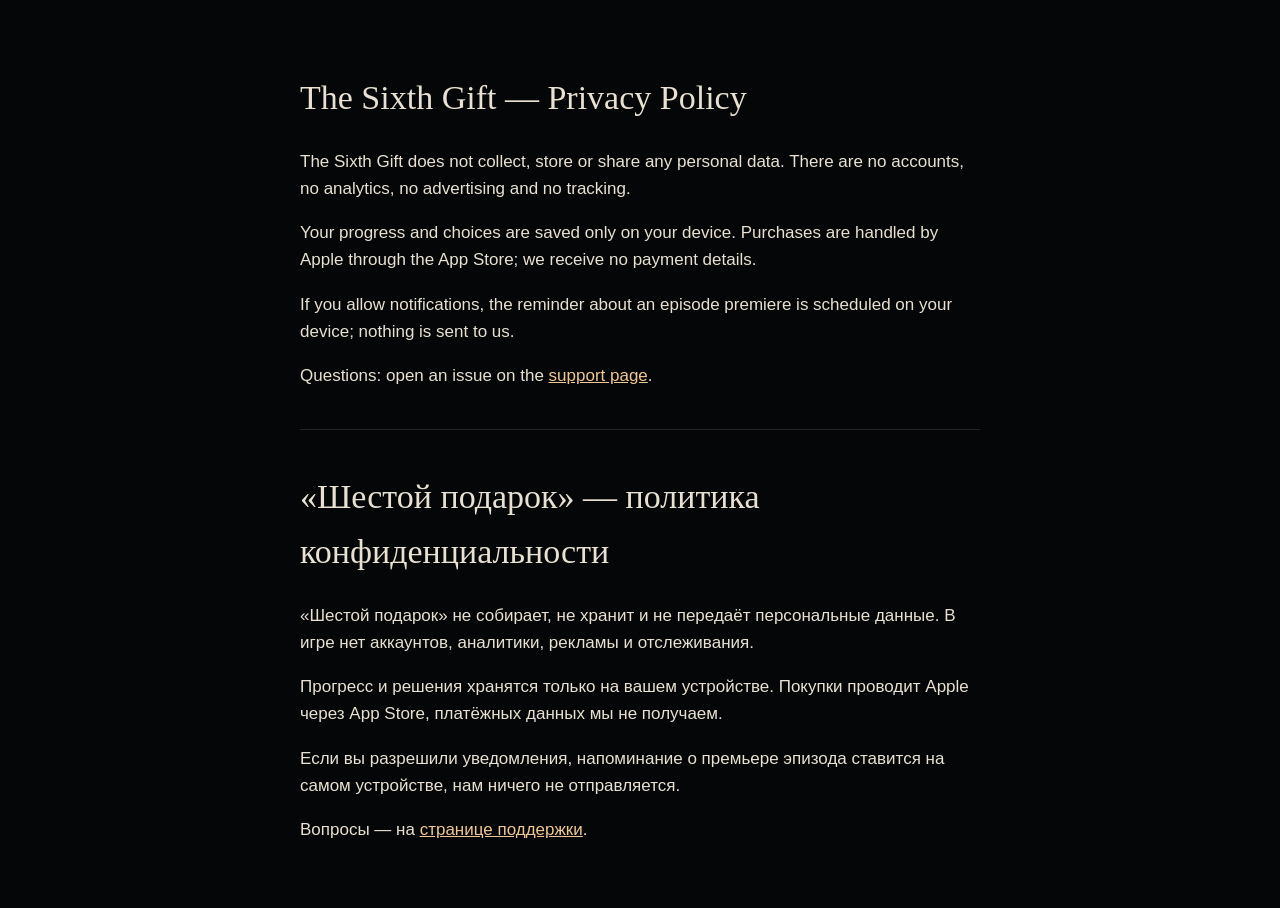
==== privacy.html @ 26faf343 "Шестой подарок: OpenSpec add-sixth-gift, ядро, сценарий, приложение, шейдеры, fastlane Co-Authored-B" ====
<!doctype html><html lang="en"><head><meta charset="utf-8"><meta name="viewport" content="width=device-width,initial-scale=1">
<title>The Sixth Gift — Privacy</title><style>body{background:#050607;color:#e8e1d3;font:17px/1.6 -apple-system,Helvetica,Arial,sans-serif;max-width:680px;margin:0 auto;padding:48px 20px}
h1,h2{font-family:Georgia,serif;font-weight:500}a{color:#efc792}hr{border:0;border-top:1px solid #222;margin:40px 0}</style></head><body>
<h1>The Sixth Gift — Privacy Policy</h1>
<p>The Sixth Gift does not collect, store or share any personal data. There are no accounts, no analytics, no advertising and no tracking.</p>
<p>Your progress and choices are saved only on your device. Purchases are handled by Apple through the App Store; we receive no payment details.</p>
<p>If you allow notifications, the reminder about an episode premiere is scheduled on your device; nothing is sent to us.</p>
<p>Questions: open an issue on the <a href="./">support page</a>.</p>
<hr>
<h1>«Шестой подарок» — политика конфиденциальности</h1>
<p>«Шестой подарок» не собирает, не хранит и не передаёт персональные данные. В игре нет аккаунтов, аналитики, рекламы и отслеживания.</p>
<p>Прогресс и решения хранятся только на вашем устройстве. Покупки проводит Apple через App Store, платёжных данных мы не получаем.</p>
<p>Если вы разрешили уведомления, напоминание о премьере эпизода ставится на самом устройстве, нам ничего не отправляется.</p>
<p>Вопросы — на <a href="./">странице поддержки</a>.</p>
</body></html>
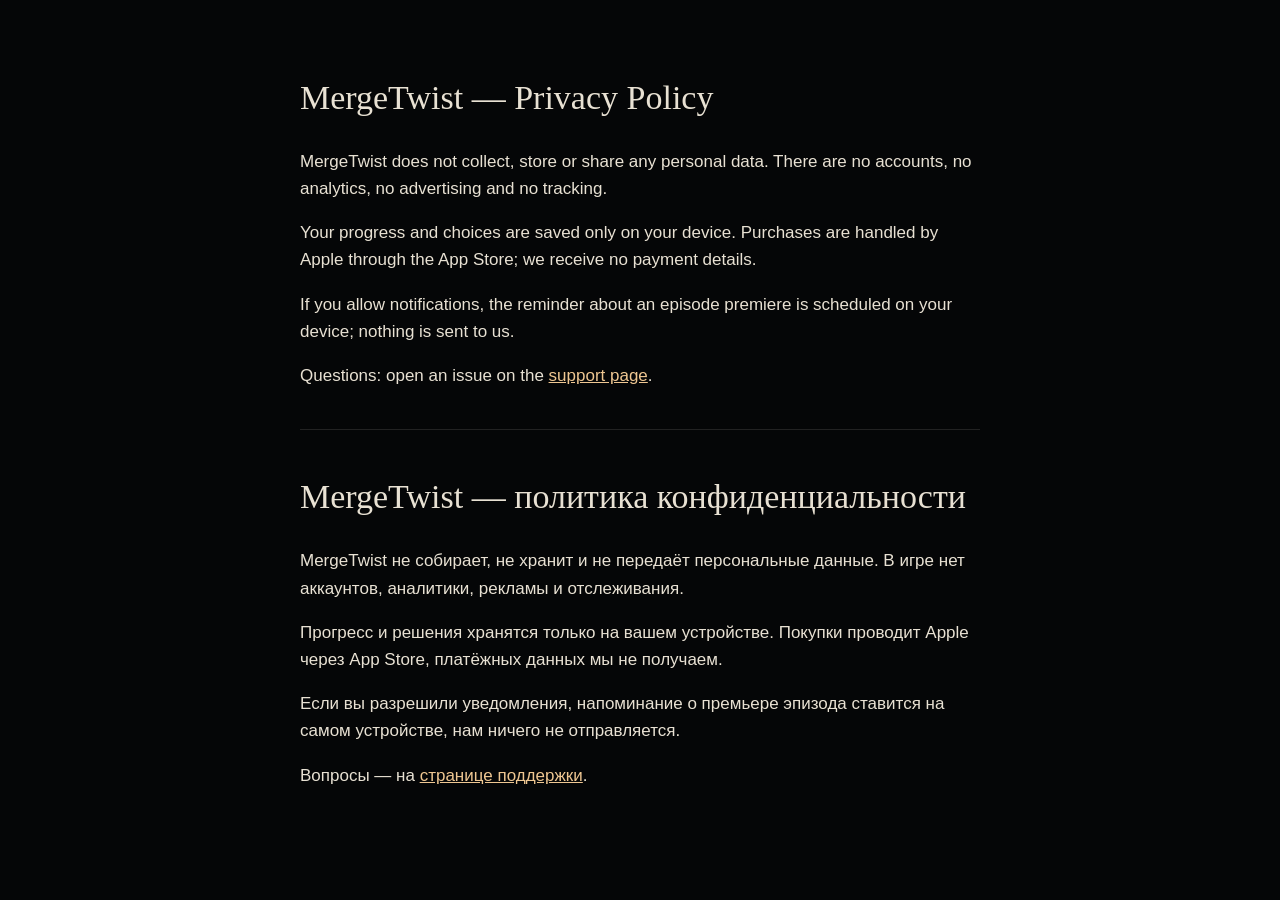
==== commit 9480d5a5: "Группа GitLab mergetwist: match, адреса сайта поддержки и политики, Pages для сайта, имя MergeTwist " ====
--- a/privacy.html
+++ b/privacy.html
@@ -1,14 +1,14 @@
 <!doctype html><html lang="en"><head><meta charset="utf-8"><meta name="viewport" content="width=device-width,initial-scale=1">
-<title>The Sixth Gift — Privacy</title><style>body{background:#050607;color:#e8e1d3;font:17px/1.6 -apple-system,Helvetica,Arial,sans-serif;max-width:680px;margin:0 auto;padding:48px 20px}
+<title>MergeTwist — Privacy</title><style>body{background:#050607;color:#e8e1d3;font:17px/1.6 -apple-system,Helvetica,Arial,sans-serif;max-width:680px;margin:0 auto;padding:48px 20px}
 h1,h2{font-family:Georgia,serif;font-weight:500}a{color:#efc792}hr{border:0;border-top:1px solid #222;margin:40px 0}</style></head><body>
-<h1>The Sixth Gift — Privacy Policy</h1>
-<p>The Sixth Gift does not collect, store or share any personal data. There are no accounts, no analytics, no advertising and no tracking.</p>
+<h1>MergeTwist — Privacy Policy</h1>
+<p>MergeTwist does not collect, store or share any personal data. There are no accounts, no analytics, no advertising and no tracking.</p>
 <p>Your progress and choices are saved only on your device. Purchases are handled by Apple through the App Store; we receive no payment details.</p>
 <p>If you allow notifications, the reminder about an episode premiere is scheduled on your device; nothing is sent to us.</p>
 <p>Questions: open an issue on the <a href="./">support page</a>.</p>
 <hr>
-<h1>«Шестой подарок» — политика конфиденциальности</h1>
-<p>«Шестой подарок» не собирает, не хранит и не передаёт персональные данные. В игре нет аккаунтов, аналитики, рекламы и отслеживания.</p>
+<h1>MergeTwist — политика конфиденциальности</h1>
+<p>MergeTwist не собирает, не хранит и не передаёт персональные данные. В игре нет аккаунтов, аналитики, рекламы и отслеживания.</p>
 <p>Прогресс и решения хранятся только на вашем устройстве. Покупки проводит Apple через App Store, платёжных данных мы не получаем.</p>
 <p>Если вы разрешили уведомления, напоминание о премьере эпизода ставится на самом устройстве, нам ничего не отправляется.</p>
 <p>Вопросы — на <a href="./">странице поддержки</a>.</p>
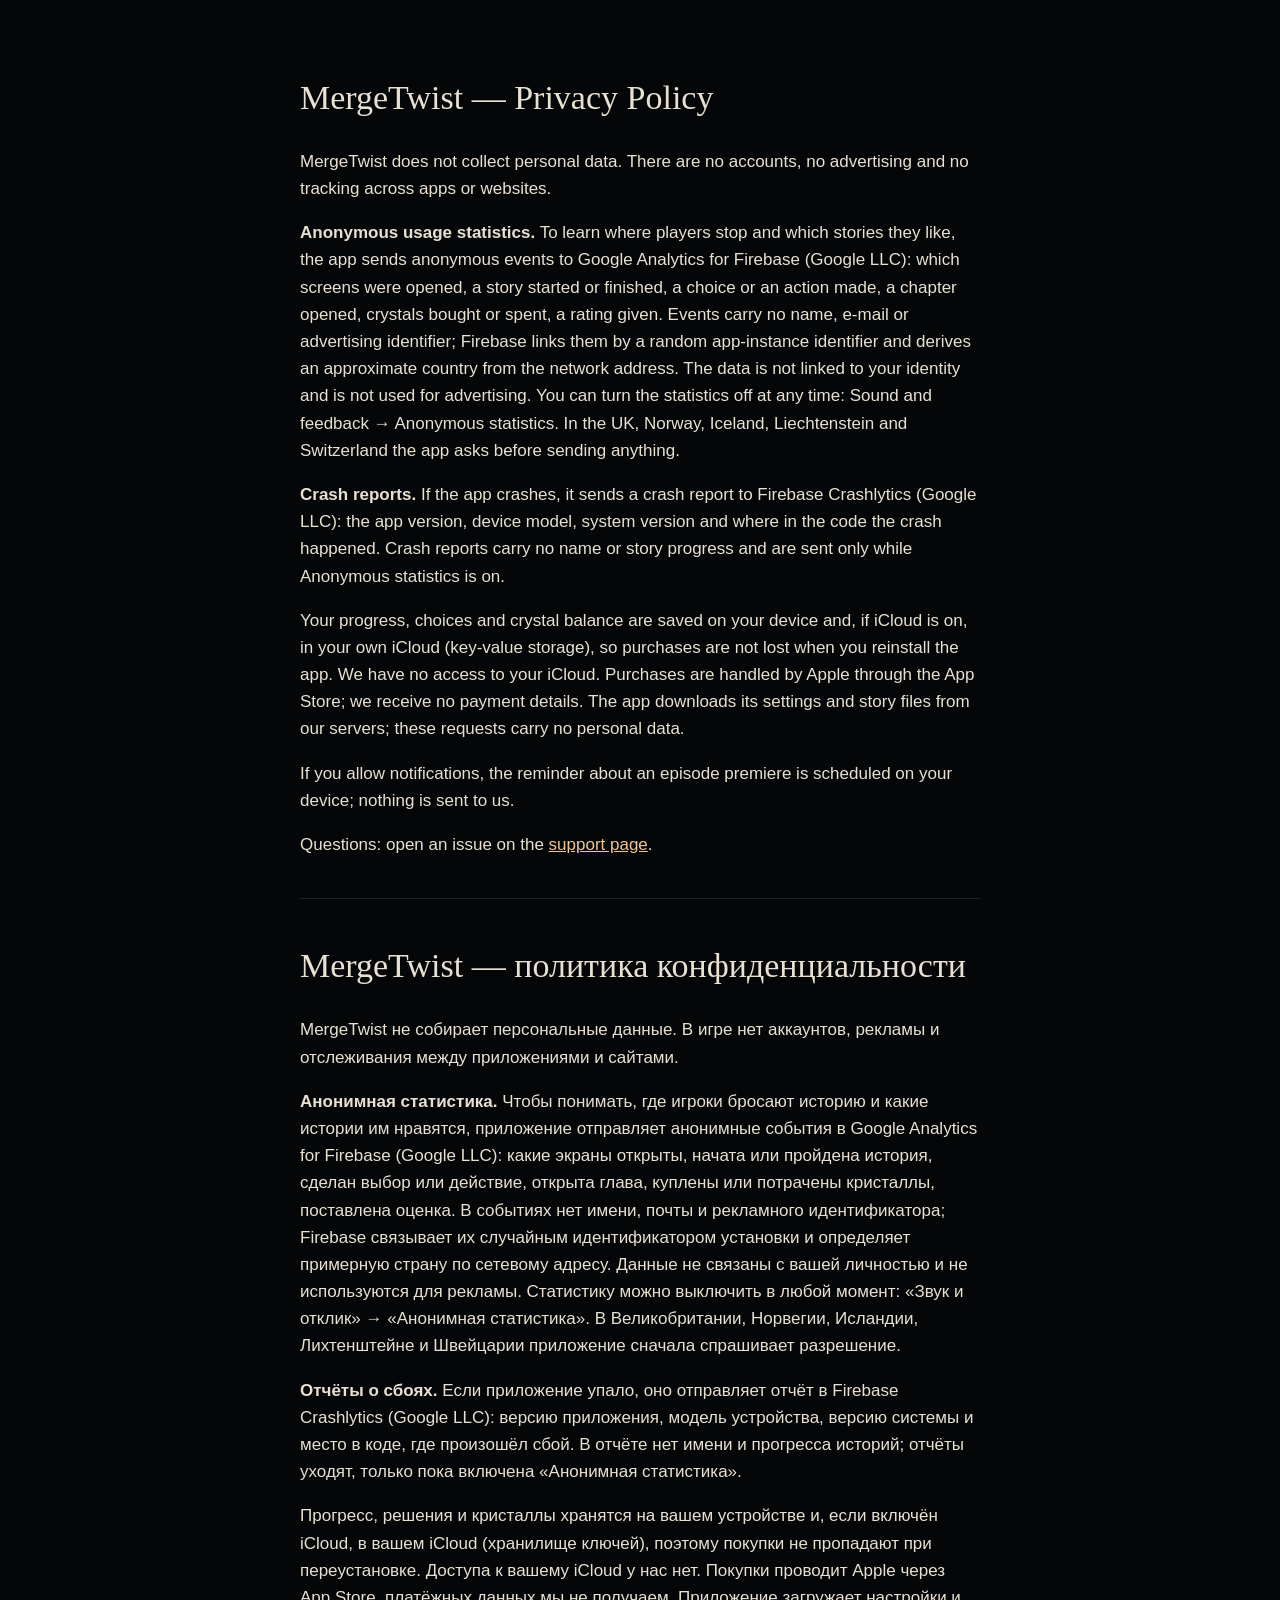
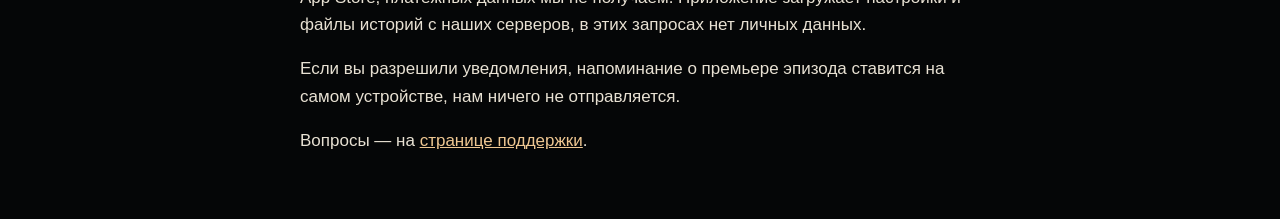
==== commit 72027ddc: "Конфиг модели C (config.json) и политика: Crashlytics, iCloud, кристаллы Co-Authored-By: Claude Opus" ====
--- a/privacy.html
+++ b/privacy.html
@@ -2,14 +2,18 @@
 <title>MergeTwist — Privacy</title><style>body{background:#050607;color:#e8e1d3;font:17px/1.6 -apple-system,Helvetica,Arial,sans-serif;max-width:680px;margin:0 auto;padding:48px 20px}
 h1,h2{font-family:Georgia,serif;font-weight:500}a{color:#efc792}hr{border:0;border-top:1px solid #222;margin:40px 0}</style></head><body>
 <h1>MergeTwist — Privacy Policy</h1>
-<p>MergeTwist does not collect, store or share any personal data. There are no accounts, no analytics, no advertising and no tracking.</p>
-<p>Your progress and choices are saved only on your device. Purchases are handled by Apple through the App Store; we receive no payment details.</p>
+<p>MergeTwist does not collect personal data. There are no accounts, no advertising and no tracking across apps or websites.</p>
+<p><b>Anonymous usage statistics.</b> To learn where players stop and which stories they like, the app sends anonymous events to Google Analytics for Firebase (Google LLC): which screens were opened, a story started or finished, a choice or an action made, a chapter opened, crystals bought or spent, a rating given. Events carry no name, e-mail or advertising identifier; Firebase links them by a random app-instance identifier and derives an approximate country from the network address. The data is not linked to your identity and is not used for advertising. You can turn the statistics off at any time: Sound and feedback → Anonymous statistics. In the UK, Norway, Iceland, Liechtenstein and Switzerland the app asks before sending anything.</p>
+<p><b>Crash reports.</b> If the app crashes, it sends a crash report to Firebase Crashlytics (Google LLC): the app version, device model, system version and where in the code the crash happened. Crash reports carry no name or story progress and are sent only while Anonymous statistics is on.</p>
+<p>Your progress, choices and crystal balance are saved on your device and, if iCloud is on, in your own iCloud (key-value storage), so purchases are not lost when you reinstall the app. We have no access to your iCloud. Purchases are handled by Apple through the App Store; we receive no payment details. The app downloads its settings and story files from our servers; these requests carry no personal data.</p>
 <p>If you allow notifications, the reminder about an episode premiere is scheduled on your device; nothing is sent to us.</p>
 <p>Questions: open an issue on the <a href="./">support page</a>.</p>
 <hr>
 <h1>MergeTwist — политика конфиденциальности</h1>
-<p>MergeTwist не собирает, не хранит и не передаёт персональные данные. В игре нет аккаунтов, аналитики, рекламы и отслеживания.</p>
-<p>Прогресс и решения хранятся только на вашем устройстве. Покупки проводит Apple через App Store, платёжных данных мы не получаем.</p>
+<p>MergeTwist не собирает персональные данные. В игре нет аккаунтов, рекламы и отслеживания между приложениями и сайтами.</p>
+<p><b>Анонимная статистика.</b> Чтобы понимать, где игроки бросают историю и какие истории им нравятся, приложение отправляет анонимные события в Google Analytics for Firebase (Google LLC): какие экраны открыты, начата или пройдена история, сделан выбор или действие, открыта глава, куплены или потрачены кристаллы, поставлена оценка. В событиях нет имени, почты и рекламного идентификатора; Firebase связывает их случайным идентификатором установки и определяет примерную страну по сетевому адресу. Данные не связаны с вашей личностью и не используются для рекламы. Статистику можно выключить в любой момент: «Звук и отклик» → «Анонимная статистика». В Великобритании, Норвегии, Исландии, Лихтенштейне и Швейцарии приложение сначала спрашивает разрешение.</p>
+<p><b>Отчёты о сбоях.</b> Если приложение упало, оно отправляет отчёт в Firebase Crashlytics (Google LLC): версию приложения, модель устройства, версию системы и место в коде, где произошёл сбой. В отчёте нет имени и прогресса историй; отчёты уходят, только пока включена «Анонимная статистика».</p>
+<p>Прогресс, решения и кристаллы хранятся на вашем устройстве и, если включён iCloud, в вашем iCloud (хранилище ключей), поэтому покупки не пропадают при переустановке. Доступа к вашему iCloud у нас нет. Покупки проводит Apple через App Store, платёжных данных мы не получаем. Приложение загружает настройки и файлы историй с наших серверов, в этих запросах нет личных данных.</p>
 <p>Если вы разрешили уведомления, напоминание о премьере эпизода ставится на самом устройстве, нам ничего не отправляется.</p>
 <p>Вопросы — на <a href="./">странице поддержки</a>.</p>
 </body></html>
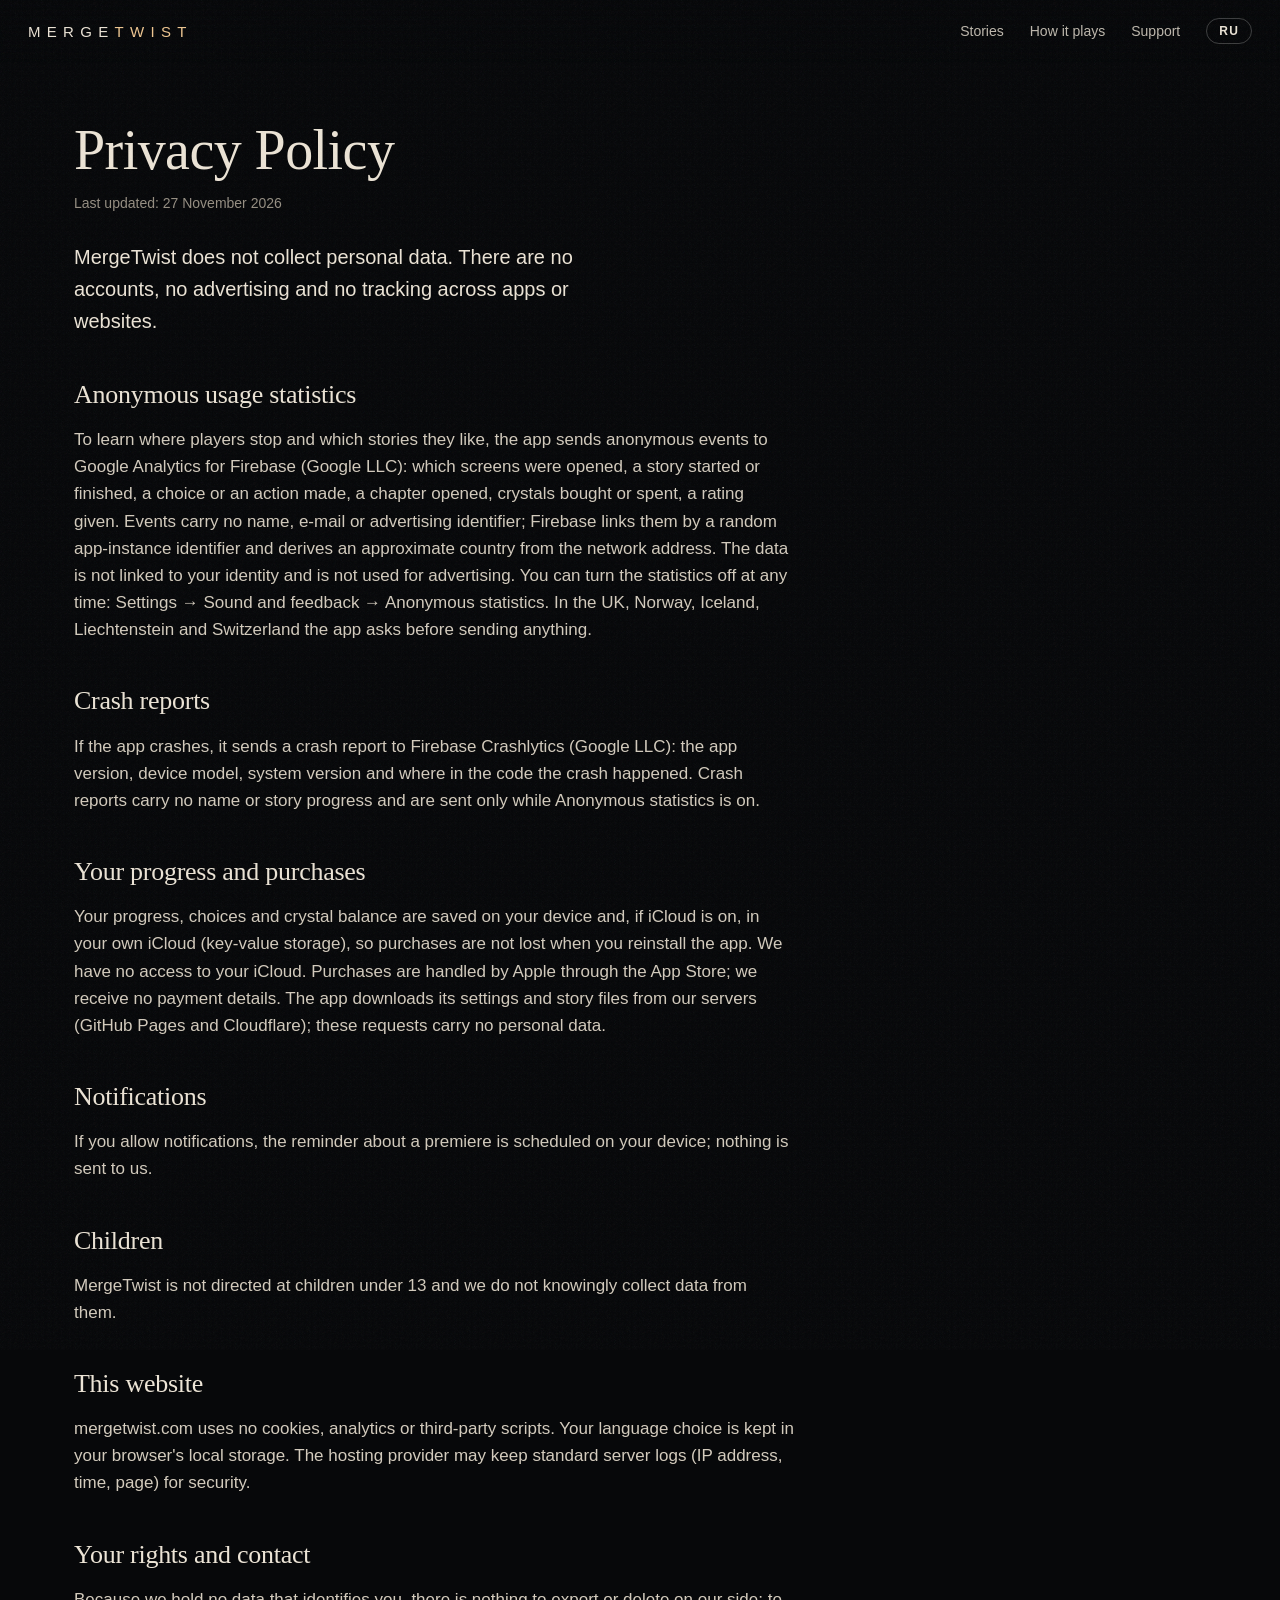
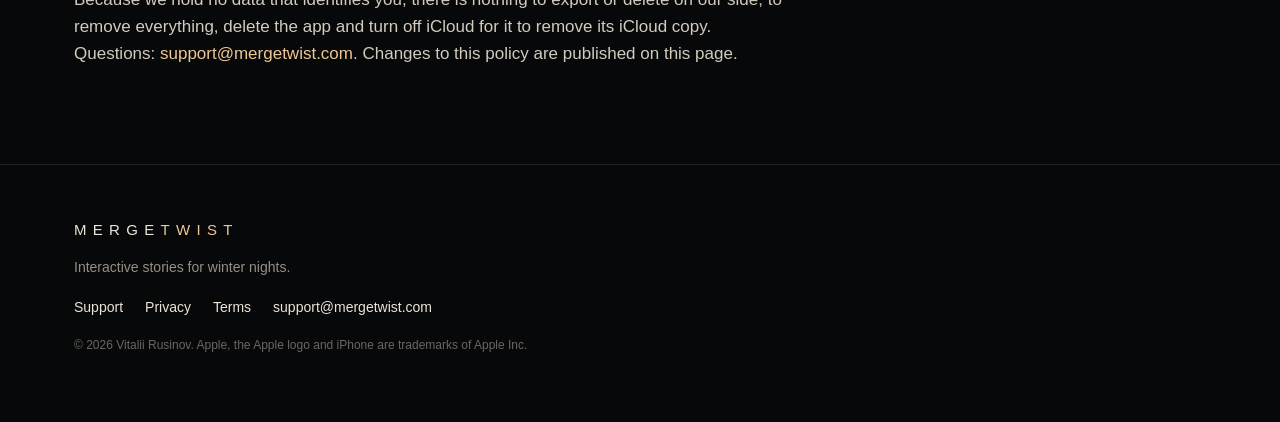
==== commit 4f027edb: "Сайт: главная с историями и трейлерами из кадров (карта глубины), как играть, поддержка, конфиденциа" ====
--- a/privacy.html
+++ b/privacy.html
@@ -1,19 +1,33 @@
-<!doctype html><html lang="en"><head><meta charset="utf-8"><meta name="viewport" content="width=device-width,initial-scale=1">
-<title>MergeTwist — Privacy</title><style>body{background:#050607;color:#e8e1d3;font:17px/1.6 -apple-system,Helvetica,Arial,sans-serif;max-width:680px;margin:0 auto;padding:48px 20px}
-h1,h2{font-family:Georgia,serif;font-weight:500}a{color:#efc792}hr{border:0;border-top:1px solid #222;margin:40px 0}</style></head><body>
-<h1>MergeTwist — Privacy Policy</h1>
-<p>MergeTwist does not collect personal data. There are no accounts, no advertising and no tracking across apps or websites.</p>
-<p><b>Anonymous usage statistics.</b> To learn where players stop and which stories they like, the app sends anonymous events to Google Analytics for Firebase (Google LLC): which screens were opened, a story started or finished, a choice or an action made, a chapter opened, crystals bought or spent, a rating given. Events carry no name, e-mail or advertising identifier; Firebase links them by a random app-instance identifier and derives an approximate country from the network address. The data is not linked to your identity and is not used for advertising. You can turn the statistics off at any time: Sound and feedback → Anonymous statistics. In the UK, Norway, Iceland, Liechtenstein and Switzerland the app asks before sending anything.</p>
-<p><b>Crash reports.</b> If the app crashes, it sends a crash report to Firebase Crashlytics (Google LLC): the app version, device model, system version and where in the code the crash happened. Crash reports carry no name or story progress and are sent only while Anonymous statistics is on.</p>
-<p>Your progress, choices and crystal balance are saved on your device and, if iCloud is on, in your own iCloud (key-value storage), so purchases are not lost when you reinstall the app. We have no access to your iCloud. Purchases are handled by Apple through the App Store; we receive no payment details. The app downloads its settings and story files from our servers; these requests carry no personal data.</p>
-<p>If you allow notifications, the reminder about an episode premiere is scheduled on your device; nothing is sent to us.</p>
-<p>Questions: open an issue on the <a href="./">support page</a>.</p>
-<hr>
-<h1>MergeTwist — политика конфиденциальности</h1>
-<p>MergeTwist не собирает персональные данные. В игре нет аккаунтов, рекламы и отслеживания между приложениями и сайтами.</p>
-<p><b>Анонимная статистика.</b> Чтобы понимать, где игроки бросают историю и какие истории им нравятся, приложение отправляет анонимные события в Google Analytics for Firebase (Google LLC): какие экраны открыты, начата или пройдена история, сделан выбор или действие, открыта глава, куплены или потрачены кристаллы, поставлена оценка. В событиях нет имени, почты и рекламного идентификатора; Firebase связывает их случайным идентификатором установки и определяет примерную страну по сетевому адресу. Данные не связаны с вашей личностью и не используются для рекламы. Статистику можно выключить в любой момент: «Звук и отклик» → «Анонимная статистика». В Великобритании, Норвегии, Исландии, Лихтенштейне и Швейцарии приложение сначала спрашивает разрешение.</p>
-<p><b>Отчёты о сбоях.</b> Если приложение упало, оно отправляет отчёт в Firebase Crashlytics (Google LLC): версию приложения, модель устройства, версию системы и место в коде, где произошёл сбой. В отчёте нет имени и прогресса историй; отчёты уходят, только пока включена «Анонимная статистика».</p>
-<p>Прогресс, решения и кристаллы хранятся на вашем устройстве и, если включён iCloud, в вашем iCloud (хранилище ключей), поэтому покупки не пропадают при переустановке. Доступа к вашему iCloud у нас нет. Покупки проводит Apple через App Store, платёжных данных мы не получаем. Приложение загружает настройки и файлы историй с наших серверов, в этих запросах нет личных данных.</p>
-<p>Если вы разрешили уведомления, напоминание о премьере эпизода ставится на самом устройстве, нам ничего не отправляется.</p>
-<p>Вопросы — на <a href="./">странице поддержки</a>.</p>
-</body></html>+<!doctype html>
+<html lang="en"><head><meta charset="utf-8"><meta name="viewport" content="width=device-width,initial-scale=1,viewport-fit=cover">
+<title>MergeTwist — Privacy Policy</title><meta name="description" content="MergeTwist privacy policy: no accounts, no ads, no tracking; anonymous statistics you can turn off."><meta name="theme-color" content="#07080a">
+<meta property="og:title" content="MergeTwist — Privacy Policy"><meta property="og:description" content="MergeTwist privacy policy: no accounts, no ads, no tracking; anonymous statistics you can turn off."><meta property="og:image" content="https://mergetwist.com/assets/og.jpg">
+<meta name="twitter:card" content="summary_large_image"><link rel="icon" href="assets/favicon.png"><link rel="apple-touch-icon" href="assets/icon.png">
+<link rel="stylesheet" href="site.css">
+<script>try{var l=localStorage.getItem('lang')||(navigator.language||'').slice(0,2);if(l==='ru')document.documentElement.lang='ru'}catch(e){}</script>
+</head><body class="doc">
+<header class="top"><a class="logo" href="index.html" aria-label="MergeTwist">MERGE<b>TWIST</b></a>
+<nav><a href="index.html#stories"><span class="en">Stories</span><span class="ru">Истории</span></a><a href="index.html#play"><span class="en">How it plays</span><span class="ru">Как играть</span></a><a href="support.html"><span class="en">Support</span><span class="ru">Поддержка</span></a>
+<button class="lang" type="button" aria-label="Language"><span class="en">RU</span><span class="ru">EN</span></button></nav></header>
+<main class="wrap docs"><article class="en">
+<h1>Privacy Policy</h1><p class="date">Last updated: 27 November 2026</p>
+<p class="lead">MergeTwist does not collect personal data. There are no accounts, no advertising and no tracking across apps or websites.</p>
+<h2>Anonymous usage statistics</h2><p>To learn where players stop and which stories they like, the app sends anonymous events to Google Analytics for Firebase (Google LLC): which screens were opened, a story started or finished, a choice or an action made, a chapter opened, crystals bought or spent, a rating given. Events carry no name, e-mail or advertising identifier; Firebase links them by a random app-instance identifier and derives an approximate country from the network address. The data is not linked to your identity and is not used for advertising. You can turn the statistics off at any time: Settings → Sound and feedback → Anonymous statistics. In the UK, Norway, Iceland, Liechtenstein and Switzerland the app asks before sending anything.</p>
+<h2>Crash reports</h2><p>If the app crashes, it sends a crash report to Firebase Crashlytics (Google LLC): the app version, device model, system version and where in the code the crash happened. Crash reports carry no name or story progress and are sent only while Anonymous statistics is on.</p>
+<h2>Your progress and purchases</h2><p>Your progress, choices and crystal balance are saved on your device and, if iCloud is on, in your own iCloud (key-value storage), so purchases are not lost when you reinstall the app. We have no access to your iCloud. Purchases are handled by Apple through the App Store; we receive no payment details. The app downloads its settings and story files from our servers (GitHub Pages and Cloudflare); these requests carry no personal data.</p>
+<h2>Notifications</h2><p>If you allow notifications, the reminder about a premiere is scheduled on your device; nothing is sent to us.</p>
+<h2>Children</h2><p>MergeTwist is not directed at children under 13 and we do not knowingly collect data from them.</p>
+<h2>This website</h2><p>mergetwist.com uses no cookies, analytics or third-party scripts. Your language choice is kept in your browser's local storage. The hosting provider may keep standard server logs (IP address, time, page) for security.</p>
+<h2>Your rights and contact</h2><p>Because we hold no data that identifies you, there is nothing to export or delete on our side; to remove everything, delete the app and turn off iCloud for it to remove its iCloud copy. Questions: <a href="mailto:support@mergetwist.com">support@mergetwist.com</a>. Changes to this policy are published on this page.</p></article><article class="ru">
+<h1>Политика конфиденциальности</h1><p class="date">Обновлено: 27 ноября 2026</p>
+<p class="lead">MergeTwist не собирает персональные данные. В игре нет аккаунтов, рекламы и отслеживания между приложениями и сайтами.</p>
+<h2>Анонимная статистика</h2><p>Чтобы понимать, где игроки бросают историю и какие истории им нравятся, приложение отправляет анонимные события в Google Analytics for Firebase (Google LLC): какие экраны открыты, начата или пройдена история, сделан выбор или действие, открыта глава, куплены или потрачены кристаллы, поставлена оценка. В событиях нет имени, почты и рекламного идентификатора; Firebase связывает их случайным идентификатором установки и определяет примерную страну по сетевому адресу. Данные не связаны с вашей личностью и не используются для рекламы. Статистику можно выключить в любой момент: Настройки → «Звук и отклик» → «Анонимная статистика». В Великобритании, Норвегии, Исландии, Лихтенштейне и Швейцарии приложение сначала спрашивает разрешение.</p>
+<h2>Отчёты о сбоях</h2><p>Если приложение упадёт, оно отправит отчёт в Firebase Crashlytics (Google LLC): версию приложения, модель устройства, версию системы и место в коде, где случился сбой. В отчётах нет имени и прогресса историй; они отправляются, только пока включена анонимная статистика.</p>
+<h2>Прогресс и покупки</h2><p>Прогресс, выборы и баланс кристаллов хранятся на устройстве и, если включён iCloud, в вашем iCloud (хранилище «ключ — значение»), поэтому покупки не теряются при переустановке. У нас нет доступа к вашему iCloud. Покупки проводит Apple через App Store; платёжных данных мы не получаем. Приложение загружает настройки и файлы историй с наших серверов (GitHub Pages и Cloudflare); в этих запросах нет персональных данных.</p>
+<h2>Уведомления</h2><p>Если вы разрешите уведомления, напоминание о премьере ставится на самом устройстве; нам ничего не отправляется.</p>
+<h2>Дети</h2><p>MergeTwist не предназначен для детей младше 13 лет, и мы сознательно не собираем их данные.</p>
+<h2>Этот сайт</h2><p>mergetwist.com не использует cookie, аналитику и сторонние скрипты. Выбранный язык хранится в локальном хранилище браузера. Хостинг может вести обычные журналы сервера (IP-адрес, время, страница) для безопасности.</p>
+<h2>Ваши права и связь</h2><p>Мы не храним данных, по которым вас можно узнать, поэтому выгружать или удалять на нашей стороне нечего; чтобы удалить всё, удалите приложение и выключите для него iCloud — это удалит и копию в iCloud. Вопросы: <a href="mailto:support@mergetwist.com">support@mergetwist.com</a>. Изменения политики публикуются на этой странице.</p></article></main><footer class="foot"><div class="wrap"><a class="logo" href="index.html">MERGE<b>TWIST</b></a>
+<p><span class="en">Interactive stories for winter nights.</span><span class="ru">Интерактивные истории для зимних ночей.</span></p><nav><a href="support.html"><span class="en">Support</span><span class="ru">Поддержка</span></a><a href="privacy.html"><span class="en">Privacy</span><span class="ru">Конфиденциальность</span></a><a href="terms.html"><span class="en">Terms</span><span class="ru">Условия</span></a><a href="mailto:support@mergetwist.com">support@mergetwist.com</a></nav>
+<p class="fine">© 2026 Vitalii Rusinov. <span class="en">Apple, the Apple logo and iPhone are trademarks of Apple Inc.</span><span class="ru">Apple, логотип Apple и iPhone — товарные знаки Apple Inc.</span></p></div></footer>
+<script src="site.js"></script></body></html>
--- a/site.css
+++ b/site.css
@@ -0,0 +1,114 @@
+:root{--bg:#07080a;--bg2:#0e0f12;--ink:#ece4d6;--muted:#968f83;--line:#23242a;--gold:#efc792;--red:#d0574a;--teal:#8fc7bd;
+--serif:ui-serif,"New York","Iowan Old Style",Georgia,serif;--sans:-apple-system,BlinkMacSystemFont,"SF Pro Text","Helvetica Neue",Arial,sans-serif;color-scheme:dark}
+*{box-sizing:border-box}html{scroll-behavior:smooth;-webkit-text-size-adjust:100%}
+body{margin:0;background:var(--bg);color:var(--ink);font:17px/1.6 var(--sans);-webkit-font-smoothing:antialiased;overflow-x:hidden}
+body::after{content:"";position:fixed;inset:-50%;pointer-events:none;z-index:50;opacity:.06;background-image:url("data:image/svg+xml,%3Csvg xmlns='http://www.w3.org/2000/svg' width='160' height='160'%3E%3Cfilter id='n'%3E%3CfeTurbulence baseFrequency='.85' numOctaves='3' stitchTiles='stitch'/%3E%3C/filter%3E%3Crect width='100%25' height='100%25' filter='url(%23n)'/%3E%3C/svg%3E");animation:grain 1s steps(4) infinite}
+@keyframes grain{0%{transform:translate(0,0)}25%{transform:translate(-3%,2%)}50%{transform:translate(2%,-3%)}75%{transform:translate(-2%,-1%)}}
+html[lang=ru] .en,html:not([lang=ru]) .ru{display:none!important}
+a{color:var(--gold);text-decoration:none}a:hover{text-decoration:underline}
+h1,h2,h3{font-family:var(--serif);font-weight:500;letter-spacing:-.01em;line-height:1.08;margin:0}
+.wrap{max-width:1180px;margin:0 auto;padding:0 24px}
+.eyebrow{font:600 12px/1.4 var(--sans);letter-spacing:.22em;text-transform:uppercase;color:var(--gold);margin:0 0 18px}
+.logo{font:500 15px/1 var(--sans);letter-spacing:.42em;color:var(--ink)}.logo b{font-weight:500;color:var(--gold)}.logo:hover{text-decoration:none}
+
+/* шапка */
+.top{position:fixed;top:0;left:0;right:0;z-index:20;display:flex;align-items:center;justify-content:space-between;padding:18px 28px;padding-top:max(18px,env(safe-area-inset-top));
+background:linear-gradient(#07080ad9,#07080a00);backdrop-filter:blur(2px)}
+.top nav{display:flex;gap:26px;align-items:center}.top nav a{color:var(--ink);font-size:14px;opacity:.8}.top nav a:hover{opacity:1;text-decoration:none}
+.lang{background:none;border:1px solid #ffffff38;color:var(--ink);border-radius:20px;padding:5px 12px;font:600 12px var(--sans);letter-spacing:.1em;cursor:pointer}
+.lang:hover{border-color:var(--gold);color:var(--gold)}
+
+/* первый экран */
+.hero{position:relative;min-height:100vh;min-height:100svh;display:flex;align-items:center;overflow:hidden}
+.hero-bg{position:absolute;inset:-60px;background-size:cover;background-position:center;filter:blur(48px) saturate(1.1) brightness(.42);transform:scale(1.15);transition:background-image 1.2s}
+.hero::before{content:"";position:absolute;inset:0;background:radial-gradient(ellipse at 70% 50%,#0000 0,#07080a99 70%),linear-gradient(#07080a00 60%,var(--bg));z-index:1}
+.snow{position:absolute;inset:0;width:100%;height:100%;z-index:2;pointer-events:none}
+.hero-in{position:relative;z-index:3;width:100%;max-width:1180px;margin:0 auto;padding:110px 24px 60px;display:grid;grid-template-columns:1.1fr .9fr;gap:56px;align-items:center}
+.hero h1{font-size:clamp(44px,6.4vw,86px);margin-bottom:26px}
+.lead{font-size:clamp(17px,1.5vw,20px);color:#d6cebf;max-width:560px;margin:0 0 34px}
+.cta{display:flex;flex-wrap:wrap;gap:14px;align-items:center}
+.store{display:inline-flex;align-items:center;gap:10px;background:var(--ink);color:#111;border-radius:999px;padding:14px 24px;font-weight:600;font-size:15px}
+.store::before{content:"";width:16px;height:19px;background:url("data:image/svg+xml,%3Csvg xmlns='http://www.w3.org/2000/svg' viewBox='0 0 384 512'%3E%3Cpath d='M318.7 268.7c-.2-36.7 16.4-64.4 50-84.8-18.8-26.9-47.2-41.7-84.7-44.6-35.5-2.8-74.3 20.7-88.5 20.7-15 0-49.4-19.7-76.4-19.7C63.3 141.2 4 184.8 4 273.5q0 39.3 14.4 81.2c12.8 36.7 59 126.7 107.2 125.2 25.2-.6 43-17.9 75.8-17.9 31.8 0 48.3 17.9 76.4 17.9 48.6-.7 90.4-82.5 102.6-119.3-65.2-30.7-61.7-90-61.7-91.9zm-56.6-164.2c27.3-32.4 24.8-61.9 24-72.5-24.1 1.4-52 16.4-67.9 34.9-17.5 19.8-27.8 44.3-25.6 71.9 26.1 2 49.9-11.4 69.5-34.3z' fill='%23111'/%3E%3C/svg%3E") center/contain no-repeat}
+.ghost{color:var(--ink);border:1px solid #ffffff40;border-radius:999px;padding:13px 22px;font-size:15px}.ghost:hover{border-color:var(--gold);color:var(--gold);text-decoration:none}
+.hero-frame{position:relative;justify-self:center;width:min(100%,440px);aspect-ratio:9/16;max-height:78vh}
+.hero-frame .depth{position:absolute;inset:0;border-radius:28px;overflow:hidden;box-shadow:0 40px 120px #000c,0 0 0 1px #ffffff14}
+.hero-cap{position:absolute;left:0;right:0;bottom:-58px;text-align:center;font:italic 18px/1.4 var(--serif);color:#cfc6b6;min-height:50px;transition:opacity .6s}
+.hero-cap b{display:block;font:600 11px/1.6 var(--sans);font-style:normal;letter-spacing:.22em;text-transform:uppercase;color:var(--gold)}
+.down{position:absolute;bottom:22px;left:50%;transform:translateX(-50%);z-index:3;color:var(--muted);font-size:22px;animation:bob 2.4s ease-in-out infinite}
+@keyframes bob{50%{transform:translate(-50%,8px)}}
+
+.depth{background:#000}.depth .first{transition:none}.depth canvas,.depth img{position:absolute;inset:0;width:100%;height:100%;object-fit:cover;display:block;transition:opacity 1.1s}
+
+/* бегущая строка вопросов */
+.asks{border-block:1px solid var(--line);overflow:hidden;padding:22px 0;background:var(--bg2)}
+.track{display:flex;width:max-content;gap:34px;align-items:center;animation:marq 70s linear infinite;font:italic clamp(20px,2.4vw,30px)/1.2 var(--serif);white-space:nowrap}
+.track i{color:var(--gold);font-style:normal;font-size:.6em}.asks:hover .track{animation-play-state:paused}
+@keyframes marq{to{transform:translateX(-50%)}}
+
+/* истории */
+section{position:relative}.stories,.play{padding:130px 0 90px}
+.stories h2,.play h2{font-size:clamp(34px,4.4vw,58px);max-width:820px;margin-bottom:64px}
+.grid{display:grid;grid-template-columns:repeat(auto-fill,minmax(250px,1fr));gap:44px 28px}
+.card .poster{position:relative;display:block;width:100%;aspect-ratio:9/14;border:0;padding:0;border-radius:18px;overflow:hidden;cursor:pointer;background:#000;box-shadow:0 20px 60px #0009}
+.card .poster img{width:100%;height:100%;object-fit:cover;transition:transform 1.4s cubic-bezier(.2,.7,.2,1),filter .6s;filter:saturate(.9)}
+.card .poster:hover img{transform:scale(1.07);filter:saturate(1.1)}
+.card .poster::after{content:"";position:absolute;inset:0;background:linear-gradient(#0000 55%,#000b)}
+.play-btn,.card .play{position:absolute;left:16px;bottom:16px;z-index:1;background:#ffffffe6;color:#111;border-radius:999px;padding:9px 16px;font:600 13px var(--sans);transition:transform .3s}
+.card .poster:hover .play{transform:translateY(-3px)}
+.card .meta{padding:20px 4px 0}.card h3{font-size:30px;margin:2px 0 6px}
+.card .eyebrow{margin-bottom:10px;color:var(--muted)}.card.thriller .eyebrow{color:#e08a7f}.card.warm .eyebrow{color:var(--teal)}
+.tag{color:var(--gold);font-size:14px;margin:0 0 12px}.about{color:#cbc3b5;font-size:15px;margin:0 0 12px}
+.ask{font:italic 19px/1.35 var(--serif);margin:0 0 10px}.ends{font-size:12px;letter-spacing:.14em;text-transform:uppercase;color:var(--muted);margin:0}
+
+.stats{border-block:1px solid var(--line);background:var(--bg2)}
+.stats .wrap{display:grid;grid-template-columns:repeat(4,1fr);text-align:center;padding-block:44px}
+.stats b{display:block;font:500 clamp(36px,4.6vw,60px)/1 var(--serif);color:var(--gold);margin-bottom:8px}.stats span{color:var(--muted);font-size:14px;letter-spacing:.06em}
+
+/* как играть */
+.row{display:grid;grid-template-columns:minmax(220px,340px) 1fr;gap:80px;align-items:center;margin:0 auto 110px;max-width:980px}
+.row.flip{grid-template-columns:1fr minmax(220px,340px)}.row.flip .phone{order:2}
+.phone{margin:0;border-radius:46px;padding:10px;background:linear-gradient(145deg,#2a2b30,#111215);box-shadow:0 50px 100px #000d,inset 0 0 0 1px #ffffff1c}
+.phone img{width:100%;height:auto;display:block;border-radius:37px}
+.num{font:500 15px var(--serif);color:var(--gold);letter-spacing:.2em;margin:0 0 14px}
+.copy h3{font-size:clamp(30px,3.4vw,44px);margin-bottom:18px}.copy p:last-child{color:#cbc3b5;font-size:18px;max-width:460px}
+
+.final{padding:120px 0 140px;text-align:center;background:radial-gradient(ellipse at 50% 100%,#3a2a1640,#0000 60%)}
+.final h2{font-size:clamp(36px,5vw,66px);margin-bottom:20px}.final p{color:#cbc3b5;max-width:560px;margin:0 auto 34px;font-size:18px}
+
+.foot{border-top:1px solid var(--line);padding:54px 0 calc(54px + env(safe-area-inset-bottom));color:var(--muted);font-size:14px}
+.foot nav{display:flex;flex-wrap:wrap;gap:22px;margin:18px 0}.foot nav a{color:var(--ink)}.foot .fine{font-size:12px;opacity:.7}
+
+/* документы */
+.doc main{padding-top:120px;padding-bottom:80px}.docs article{max-width:720px}
+.docs h1{font-size:clamp(38px,5vw,56px);margin-bottom:12px}.docs h2{font-size:26px;margin:44px 0 10px}
+.docs p{color:#d3cbbd}.docs .date{color:var(--muted);font-size:14px;margin:0 0 26px}.docs .lead{font-size:20px;color:var(--ink)}.docs .links{margin-top:48px}
+
+/* трейлер */
+.viewer{position:fixed;inset:0;z-index:100;background:#000;display:flex;align-items:center;justify-content:center}
+.viewer[hidden]{display:none}
+.viewer .depth{position:relative;height:100%;max-height:100vh;aspect-ratio:9/16;max-width:100vw}
+.viewer .bars{position:absolute;top:max(14px,env(safe-area-inset-top));left:50%;transform:translateX(-50%);width:min(92vw,calc(100vh*9/16 - 28px));display:flex;gap:5px;z-index:3}
+.viewer .bars i{flex:1;height:3px;border-radius:2px;background:#ffffff40;overflow:hidden}.viewer .bars i b{display:block;height:100%;width:0;background:#fff}
+.viewer .sub{position:absolute;left:50%;transform:translateX(-50%);bottom:max(46px,env(safe-area-inset-bottom));width:min(88vw,calc(100vh*9/16 - 48px));z-index:3;text-shadow:0 2px 18px #000}
+.viewer .who{font:600 12px var(--sans);letter-spacing:.2em;text-transform:uppercase;color:var(--gold);margin:0 0 6px;min-height:1em}
+.viewer .line{font:clamp(19px,2.4vh,25px)/1.4 var(--sans);margin:0}
+.viewer .line span{opacity:0;transition:opacity .35s}.viewer .line span.on{opacity:1}
+.viewer .end{position:absolute;inset:0;z-index:4;display:none;flex-direction:column;align-items:center;justify-content:center;text-align:center;padding:24px;background:#000c}
+.viewer.done .end{display:flex}.viewer .end h3{font-size:clamp(36px,6vw,60px);margin-bottom:14px}.viewer .end .ask{font-size:22px;margin-bottom:30px}
+.viewer .prev,.viewer .next{position:absolute;top:0;bottom:0;width:35%;z-index:2;background:none;border:0;cursor:pointer}.viewer .prev{left:0}.viewer .next{right:0;width:65%}
+.viewer .close{position:absolute;top:max(26px,env(safe-area-inset-top));right:18px;z-index:5;background:#0008;color:#fff;border:1px solid #fff4;border-radius:50%;width:40px;height:40px;font-size:16px;cursor:pointer}
+
+.reveal{opacity:0;transform:translateY(30px);transition:opacity 1s,transform 1s cubic-bezier(.2,.7,.2,1);transition-delay:var(--d,0ms)}.reveal.in{opacity:1;transform:none}
+
+@media (max-width:860px){
+ .top{padding:14px 16px}.top nav{gap:14px}.top nav a{display:none}.top nav a[href="support.html"]{display:inline}
+ .hero{align-items:flex-end}.hero-in{position:static;grid-template-columns:1fr;padding:0;gap:0}.snow{z-index:3}.hero-copy{position:relative;z-index:4}
+ .hero-frame{position:absolute;inset:0;width:100%;max-height:none;aspect-ratio:auto;z-index:2}.hero-frame .depth{border-radius:0;box-shadow:none}
+ .hero-frame .depth::after{content:"";position:absolute;inset:0;background:linear-gradient(#07080a80,#07080a00 22%,#07080a00 42%,#07080ad9 70%,#07080a)}
+ .hero-cap{display:none}.hero-copy{padding:0 18px 74px}.hero h1{font-size:40px;margin-bottom:16px}.lead{font-size:16px;margin-bottom:24px}.store{font-size:14px;padding:13px 20px}.hero .eyebrow{margin-bottom:12px}
+ .stories,.play{padding:90px 0 50px}.wrap{padding:0 16px}
+ .stats .wrap{grid-template-columns:repeat(2,1fr);gap:28px}
+ .row,.row.flip{grid-template-columns:1fr;gap:34px;margin-bottom:80px}.row.flip .phone{order:0}.phone{max-width:290px;margin:0 auto}
+ .copy{text-align:center}.copy p:last-child{margin-inline:auto}
+}
+@media (prefers-reduced-motion:reduce){*{animation:none!important;transition:none!important}.reveal{opacity:1;transform:none}}
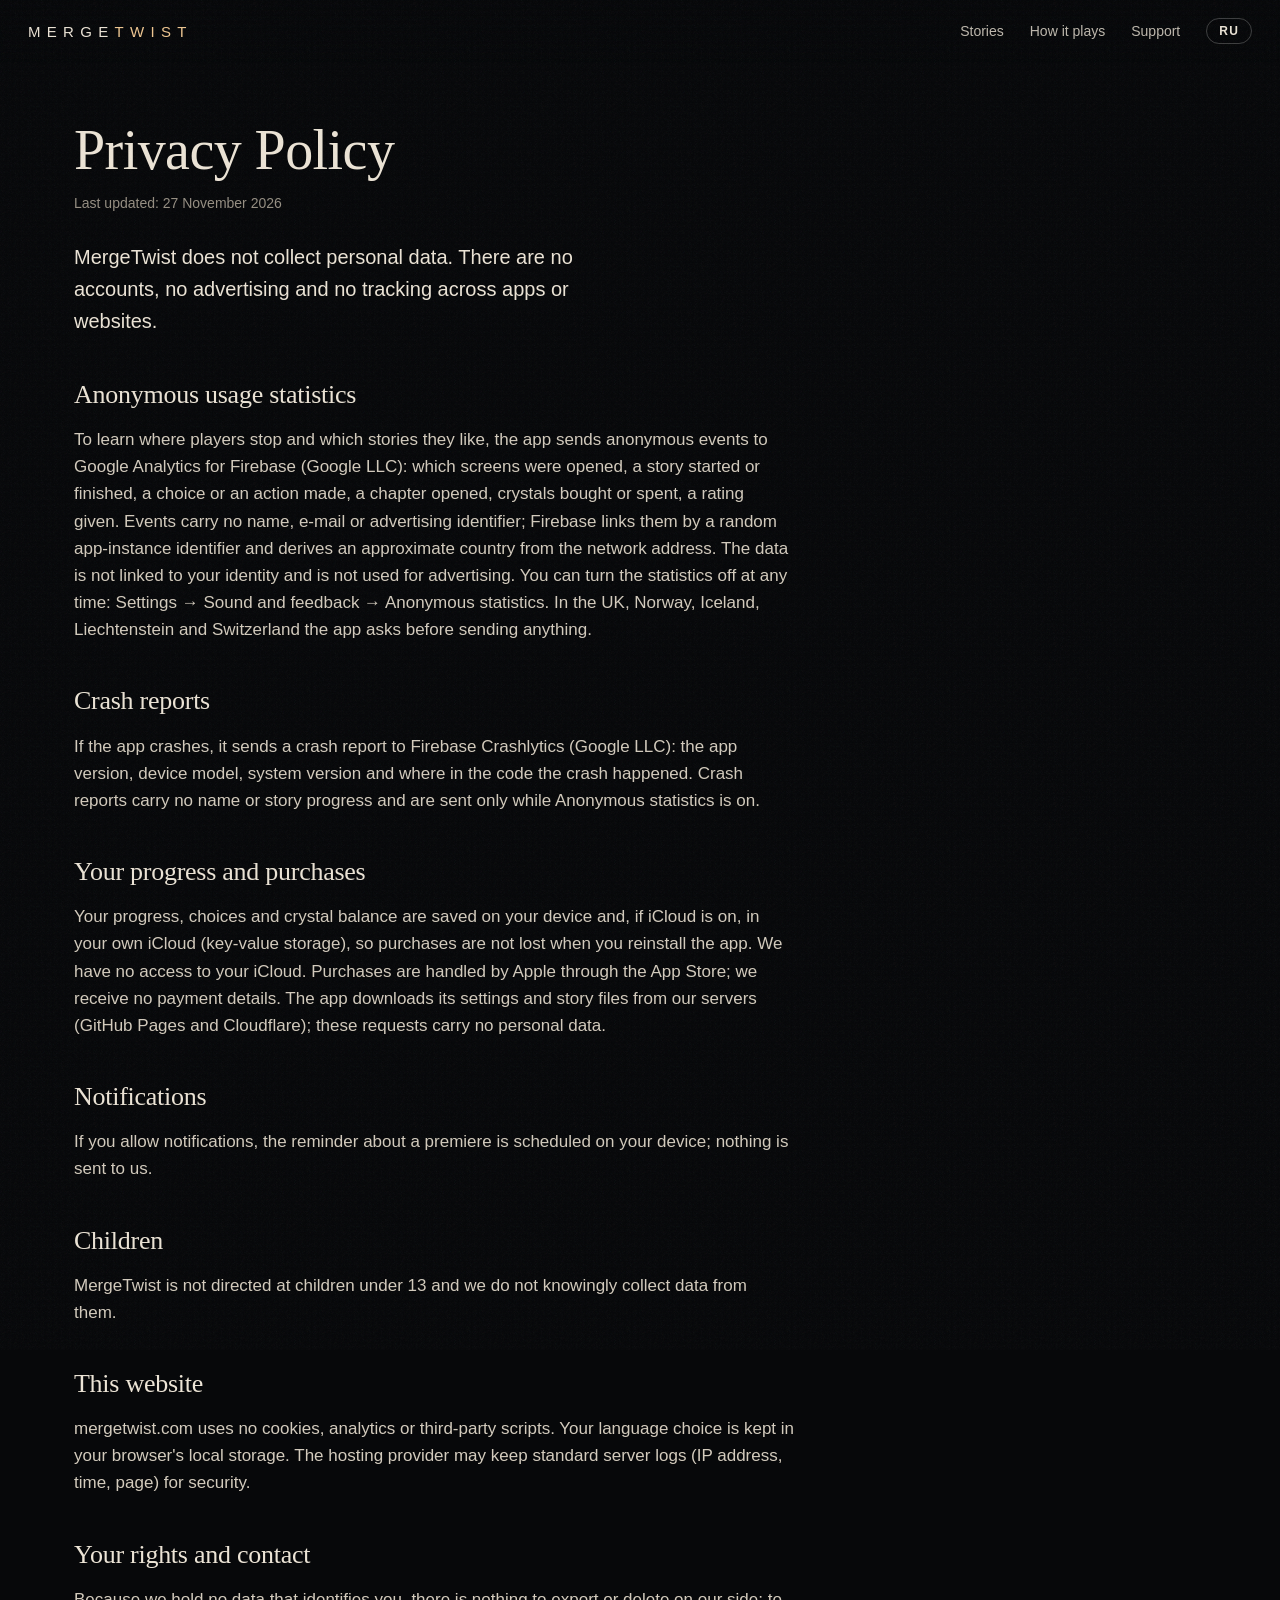
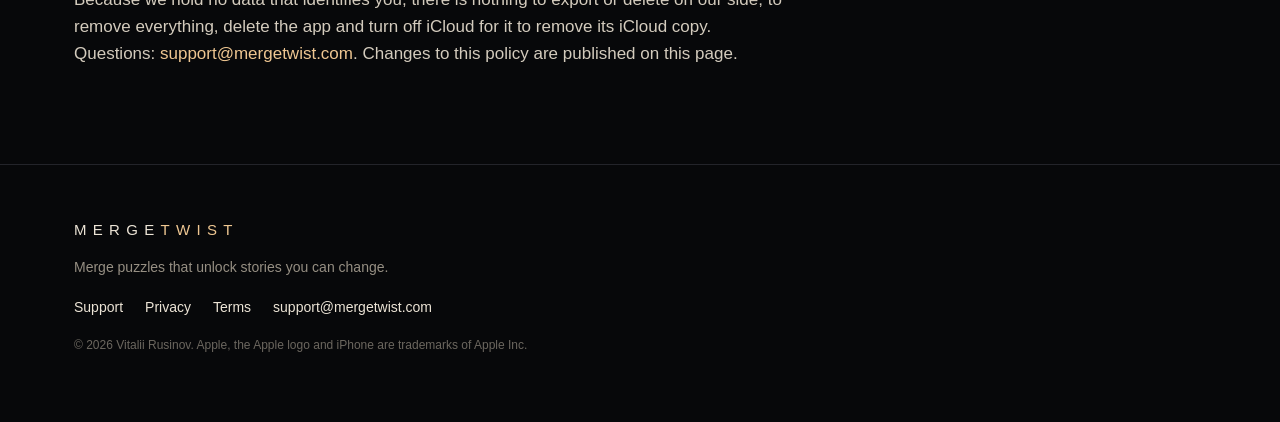
==== commit 7f1f5704: "Сайт: упор на merge — живая мини-доска на первом экране (собрал цепочку → сцена истории → выбор «ист" ====
--- a/privacy.html
+++ b/privacy.html
@@ -28,6 +28,6 @@
 <h2>Дети</h2><p>MergeTwist не предназначен для детей младше 13 лет, и мы сознательно не собираем их данные.</p>
 <h2>Этот сайт</h2><p>mergetwist.com не использует cookie, аналитику и сторонние скрипты. Выбранный язык хранится в локальном хранилище браузера. Хостинг может вести обычные журналы сервера (IP-адрес, время, страница) для безопасности.</p>
 <h2>Ваши права и связь</h2><p>Мы не храним данных, по которым вас можно узнать, поэтому выгружать или удалять на нашей стороне нечего; чтобы удалить всё, удалите приложение и выключите для него iCloud — это удалит и копию в iCloud. Вопросы: <a href="mailto:support@mergetwist.com">support@mergetwist.com</a>. Изменения политики публикуются на этой странице.</p></article></main><footer class="foot"><div class="wrap"><a class="logo" href="index.html">MERGE<b>TWIST</b></a>
-<p><span class="en">Interactive stories for winter nights.</span><span class="ru">Интерактивные истории для зимних ночей.</span></p><nav><a href="support.html"><span class="en">Support</span><span class="ru">Поддержка</span></a><a href="privacy.html"><span class="en">Privacy</span><span class="ru">Конфиденциальность</span></a><a href="terms.html"><span class="en">Terms</span><span class="ru">Условия</span></a><a href="mailto:support@mergetwist.com">support@mergetwist.com</a></nav>
+<p><span class="en">Merge puzzles that unlock stories you can change.</span><span class="ru">Merge-головоломки, которые открывают истории, — а финал меняешь ты.</span></p><nav><a href="support.html"><span class="en">Support</span><span class="ru">Поддержка</span></a><a href="privacy.html"><span class="en">Privacy</span><span class="ru">Конфиденциальность</span></a><a href="terms.html"><span class="en">Terms</span><span class="ru">Условия</span></a><a href="mailto:support@mergetwist.com">support@mergetwist.com</a></nav>
 <p class="fine">© 2026 Vitalii Rusinov. <span class="en">Apple, the Apple logo and iPhone are trademarks of Apple Inc.</span><span class="ru">Apple, логотип Apple и iPhone — товарные знаки Apple Inc.</span></p></div></footer>
 <script src="site.js"></script></body></html>
--- a/site.css
+++ b/site.css
@@ -30,14 +30,43 @@
 .store{display:inline-flex;align-items:center;gap:10px;background:var(--ink);color:#111;border-radius:999px;padding:14px 24px;font-weight:600;font-size:15px}
 .store::before{content:"";width:16px;height:19px;background:url("data:image/svg+xml,%3Csvg xmlns='http://www.w3.org/2000/svg' viewBox='0 0 384 512'%3E%3Cpath d='M318.7 268.7c-.2-36.7 16.4-64.4 50-84.8-18.8-26.9-47.2-41.7-84.7-44.6-35.5-2.8-74.3 20.7-88.5 20.7-15 0-49.4-19.7-76.4-19.7C63.3 141.2 4 184.8 4 273.5q0 39.3 14.4 81.2c12.8 36.7 59 126.7 107.2 125.2 25.2-.6 43-17.9 75.8-17.9 31.8 0 48.3 17.9 76.4 17.9 48.6-.7 90.4-82.5 102.6-119.3-65.2-30.7-61.7-90-61.7-91.9zm-56.6-164.2c27.3-32.4 24.8-61.9 24-72.5-24.1 1.4-52 16.4-67.9 34.9-17.5 19.8-27.8 44.3-25.6 71.9 26.1 2 49.9-11.4 69.5-34.3z' fill='%23111'/%3E%3C/svg%3E") center/contain no-repeat}
 .ghost{color:var(--ink);border:1px solid #ffffff40;border-radius:999px;padding:13px 22px;font-size:15px}.ghost:hover{border-color:var(--gold);color:var(--gold);text-decoration:none}
-.hero-frame{position:relative;justify-self:center;width:min(100%,440px);aspect-ratio:9/16;max-height:78vh}
-.hero-frame .depth{position:absolute;inset:0;border-radius:28px;overflow:hidden;box-shadow:0 40px 120px #000c,0 0 0 1px #ffffff14}
-.hero-cap{position:absolute;left:0;right:0;bottom:-58px;text-align:center;font:italic 18px/1.4 var(--serif);color:#cfc6b6;min-height:50px;transition:opacity .6s}
-.hero-cap b{display:block;font:600 11px/1.6 var(--sans);font-style:normal;letter-spacing:.22em;text-transform:uppercase;color:var(--gold)}
 .down{position:absolute;bottom:22px;left:50%;transform:translateX(-50%);z-index:3;color:var(--muted);font-size:22px;animation:bob 2.4s ease-in-out infinite}
 @keyframes bob{50%{transform:translate(-50%,8px)}}
 
-.depth{background:#000}.depth .first{transition:none}.depth canvas,.depth img{position:absolute;inset:0;width:100%;height:100%;object-fit:cover;display:block;transition:opacity 1.1s}
+/* мини-доска merge на первом экране */
+.demo{justify-self:center;width:min(100%,400px)}
+.demo-hint{text-align:center;color:var(--muted);font-size:13px;letter-spacing:.06em;margin:0 0 12px}
+.demo-phone{position:relative;border-radius:38px;padding:20px 18px 18px;background:linear-gradient(160deg,#1b1c21f0,#0b0c0ff5);border:1px solid #ffffff17;box-shadow:0 50px 120px #000d;overflow:hidden;min-height:540px}
+.demo-head{display:flex;gap:12px;align-items:center;margin-bottom:14px}.demo-head>div{flex:1}
+.demo-goal-img{width:48px;height:48px;object-fit:contain;filter:drop-shadow(0 4px 10px #000)}
+.demo-label{margin:0;font:600 10px/1.4 var(--sans);letter-spacing:.2em;text-transform:uppercase;color:var(--gold)}
+.demo-goal{margin:0;font:20px/1.2 var(--serif)}.demo-story{margin:0;font-size:12px;color:var(--muted);text-align:right;max-width:110px}
+.chainbar{display:flex;align-items:center;justify-content:space-between;margin:0 4px 14px;color:#555}
+.chainbar img{width:38px;height:38px;object-fit:contain;opacity:.28;filter:grayscale(1);transition:opacity .4s,filter .4s,transform .4s}
+.chainbar img.got{opacity:1;filter:none;transform:scale(1.08)}
+.board{display:grid;grid-template-columns:repeat(4,1fr);gap:8px}
+.cell{aspect-ratio:1;border-radius:14px;background:#ffffff07;border:1px solid #ffffff10;display:grid;place-items:center;padding:7px;cursor:pointer;transition:background .2s,border-color .2s;-webkit-tap-highlight-color:transparent}
+.cell:hover{background:#ffffff0d}.cell img{width:100%;height:100%;object-fit:contain;filter:drop-shadow(0 6px 10px #000b);pointer-events:none}
+.cell.sel{border-color:var(--gold);background:#efc79224}.cell.pop img{animation:pop .45s cubic-bezier(.2,.9,.3,1.3)}
+.cell.hint img{animation:nudge 1.6s ease-in-out infinite}
+@keyframes pop{0%{transform:scale(.3)}100%{transform:scale(1)}}
+@keyframes nudge{0%,100%{transform:none}50%{transform:translateY(-4px) rotate(-3deg)}}
+.spawn{margin-top:12px;width:100%;background:#ffffff0c;border:1px dashed #ffffff30;color:var(--ink);border-radius:14px;padding:12px;font:600 14px var(--sans);cursor:pointer}.spawn:hover{border-color:var(--gold);color:var(--gold)}
+.scene{position:absolute;inset:0;z-index:5;animation:fade .7s}.scene[hidden]{display:none}.scene .depth{position:absolute;inset:0}
+@keyframes fade{from{opacity:0}}
+.scene-in{position:absolute;left:0;right:0;bottom:0;padding:90px 20px 20px;background:linear-gradient(#0000,#000000e0 30%)}
+.scene-tag{margin:0 0 8px;font:600 10px/1.4 var(--sans);letter-spacing:.2em;text-transform:uppercase;color:var(--gold)}
+.scene-line{margin:0 0 14px;font-size:16px;line-height:1.45}.scene-ask{margin:0 0 10px;font:italic 19px/1.3 var(--serif)}
+.scene-opts{display:flex;gap:8px}.scene-opts button{flex:1;background:#ffffff14;border:1px solid #ffffff30;color:var(--ink);border-radius:12px;padding:11px 8px;font:600 14px var(--sans);cursor:pointer}
+.scene-opts button:hover{border-color:var(--gold)}
+.scene-memo{margin:0;font:italic 17px/1.4 var(--serif);color:var(--gold);min-height:0}
+.scene-next{display:none;margin-top:14px;width:100%;background:var(--ink);color:#111;border:0;border-radius:12px;padding:12px;font:600 14px var(--sans);cursor:pointer}
+.scene.chosen .scene-choice{display:none}.scene.chosen .scene-next{display:block}
+.stories .sub{color:#cbc3b5;font-size:18px;max-width:640px;margin:-40px 0 56px}
+.seasons{padding:120px 0;background:radial-gradient(ellipse at 20% 0%,#2a3b3a40,#0000 60%)}
+.seasons h2{font-size:clamp(34px,4.4vw,58px);max-width:820px;margin-bottom:24px}.seasons p{color:#cbc3b5;font-size:19px;max-width:680px}.seasons .ask-us{font-size:16px;color:var(--muted)}
+
+.depth{background:#000;isolation:isolate}.depth .first{transition:none}.depth canvas,.depth img{position:absolute;inset:0;width:100%;height:100%;object-fit:cover;display:block;transition:opacity 1.1s}
 
 /* бегущая строка вопросов */
 .asks{border-block:1px solid var(--line);overflow:hidden;padding:22px 0;background:var(--bg2)}
@@ -102,10 +131,8 @@
 
 @media (max-width:860px){
  .top{padding:14px 16px}.top nav{gap:14px}.top nav a{display:none}.top nav a[href="support.html"]{display:inline}
- .hero{align-items:flex-end}.hero-in{position:static;grid-template-columns:1fr;padding:0;gap:0}.snow{z-index:3}.hero-copy{position:relative;z-index:4}
- .hero-frame{position:absolute;inset:0;width:100%;max-height:none;aspect-ratio:auto;z-index:2}.hero-frame .depth{border-radius:0;box-shadow:none}
- .hero-frame .depth::after{content:"";position:absolute;inset:0;background:linear-gradient(#07080a80,#07080a00 22%,#07080a00 42%,#07080ad9 70%,#07080a)}
- .hero-cap{display:none}.hero-copy{padding:0 18px 74px}.hero h1{font-size:40px;margin-bottom:16px}.lead{font-size:16px;margin-bottom:24px}.store{font-size:14px;padding:13px 20px}.hero .eyebrow{margin-bottom:12px}
+ .hero{align-items:flex-start}.hero-in{grid-template-columns:1fr;padding:92px 16px 70px;gap:34px}.hero h1{font-size:42px;margin-bottom:16px}.lead{font-size:16px;margin-bottom:24px}.store{font-size:14px;padding:13px 20px}.hero .eyebrow{margin-bottom:12px}
+ .demo-phone{min-height:500px;padding:16px 14px 14px}.stories .sub{margin:-30px 0 40px}
  .stories,.play{padding:90px 0 50px}.wrap{padding:0 16px}
  .stats .wrap{grid-template-columns:repeat(2,1fr);gap:28px}
  .row,.row.flip{grid-template-columns:1fr;gap:34px;margin-bottom:80px}.row.flip .phone{order:0}.phone{max-width:290px;margin:0 auto}
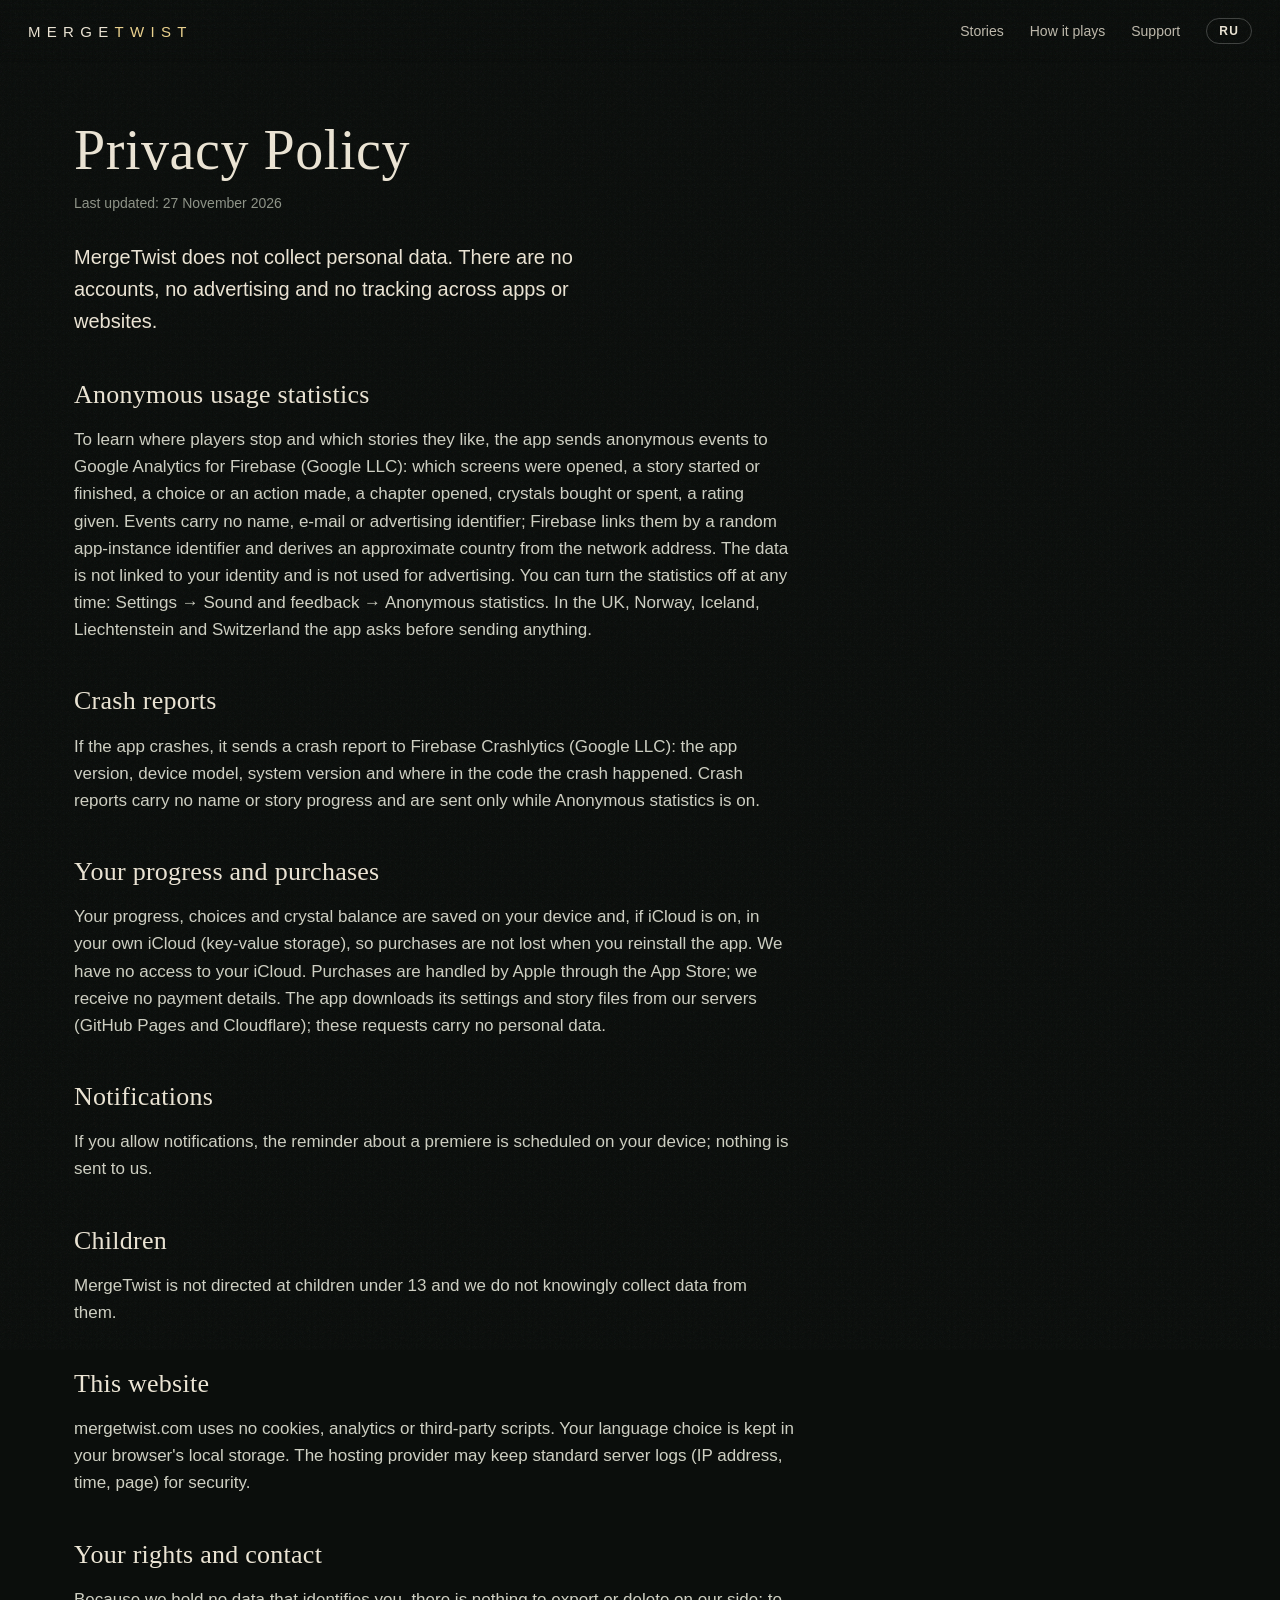
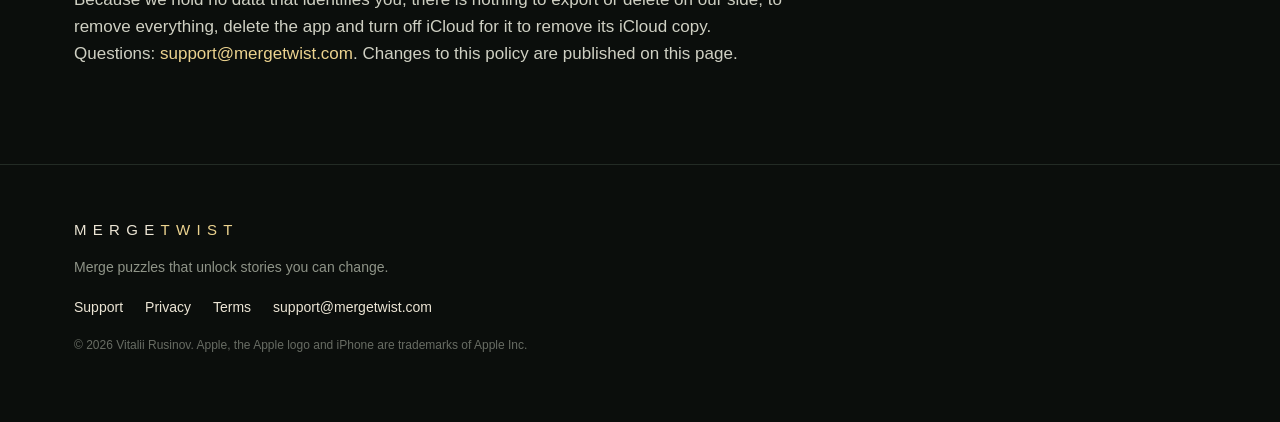
==== commit 8fcc7254: "Сайт: палитра «Золотой шов» (лак, селадон, золото, линии-трещины), экраны нового интерфейса вместо с" ====
--- a/privacy.html
+++ b/privacy.html
@@ -1,6 +1,6 @@
 <!doctype html>
 <html lang="en"><head><meta charset="utf-8"><meta name="viewport" content="width=device-width,initial-scale=1,viewport-fit=cover">
-<title>MergeTwist — Privacy Policy</title><meta name="description" content="MergeTwist privacy policy: no accounts, no ads, no tracking; anonymous statistics you can turn off."><meta name="theme-color" content="#07080a">
+<title>MergeTwist — Privacy Policy</title><meta name="description" content="MergeTwist privacy policy: no accounts, no ads, no tracking; anonymous statistics you can turn off."><meta name="theme-color" content="#0b0e0c">
 <meta property="og:title" content="MergeTwist — Privacy Policy"><meta property="og:description" content="MergeTwist privacy policy: no accounts, no ads, no tracking; anonymous statistics you can turn off."><meta property="og:image" content="https://mergetwist.com/assets/og.jpg">
 <meta name="twitter:card" content="summary_large_image"><link rel="icon" href="assets/favicon.png"><link rel="apple-touch-icon" href="assets/icon.png">
 <link rel="stylesheet" href="site.css">
--- a/site.css
+++ b/site.css
@@ -1,19 +1,20 @@
-:root{--bg:#07080a;--bg2:#0e0f12;--ink:#ece4d6;--muted:#968f83;--line:#23242a;--gold:#efc792;--red:#d0574a;--teal:#8fc7bd;
---serif:ui-serif,"New York","Iowan Old Style",Georgia,serif;--sans:-apple-system,BlinkMacSystemFont,"SF Pro Text","Helvetica Neue",Arial,sans-serif;color-scheme:dark}
+:root{--bg:#0b0e0c;--bg2:#141a16;--bg3:#1d2620;--ink:#ece5d5;--muted:#8f9488;--line:#232b25;--gold:#c9a24e;--gold-l:#ecd38f;--gold-d:#8c6a2c;
+--cel:#6f8b74;--cel-l:#b7c6a6;--cel-d:#2c4034;--red:#9e3b2c;--text:#cfd0c3;
+--serif:"PT Serif","Iowan Old Style",ui-serif,Georgia,"Hiragino Mincho ProN",serif;--sans:-apple-system,BlinkMacSystemFont,"SF Pro Text","Helvetica Neue",Arial,sans-serif;color-scheme:dark}
 *{box-sizing:border-box}html{scroll-behavior:smooth;-webkit-text-size-adjust:100%}
 body{margin:0;background:var(--bg);color:var(--ink);font:17px/1.6 var(--sans);-webkit-font-smoothing:antialiased;overflow-x:hidden}
 body::after{content:"";position:fixed;inset:-50%;pointer-events:none;z-index:50;opacity:.06;background-image:url("data:image/svg+xml,%3Csvg xmlns='http://www.w3.org/2000/svg' width='160' height='160'%3E%3Cfilter id='n'%3E%3CfeTurbulence baseFrequency='.85' numOctaves='3' stitchTiles='stitch'/%3E%3C/filter%3E%3Crect width='100%25' height='100%25' filter='url(%23n)'/%3E%3C/svg%3E");animation:grain 1s steps(4) infinite}
 @keyframes grain{0%{transform:translate(0,0)}25%{transform:translate(-3%,2%)}50%{transform:translate(2%,-3%)}75%{transform:translate(-2%,-1%)}}
 html[lang=ru] .en,html:not([lang=ru]) .ru{display:none!important}
-a{color:var(--gold);text-decoration:none}a:hover{text-decoration:underline}
-h1,h2,h3{font-family:var(--serif);font-weight:500;letter-spacing:-.01em;line-height:1.08;margin:0}
+a{color:var(--gold-l);text-decoration:none}a:hover{text-decoration:underline}
+h1,h2,h3{font-family:var(--serif);font-weight:400;letter-spacing:.01em;line-height:1.08;margin:0}
 .wrap{max-width:1180px;margin:0 auto;padding:0 24px}
 .eyebrow{font:600 12px/1.4 var(--sans);letter-spacing:.22em;text-transform:uppercase;color:var(--gold);margin:0 0 18px}
-.logo{font:500 15px/1 var(--sans);letter-spacing:.42em;color:var(--ink)}.logo b{font-weight:500;color:var(--gold)}.logo:hover{text-decoration:none}
+.logo{font:500 15px/1 var(--sans);letter-spacing:.42em;color:var(--ink)}.logo b{font-weight:500;color:var(--gold-l)}.logo:hover{text-decoration:none}
 
 /* шапка */
 .top{position:fixed;top:0;left:0;right:0;z-index:20;display:flex;align-items:center;justify-content:space-between;padding:18px 28px;padding-top:max(18px,env(safe-area-inset-top));
-background:linear-gradient(#07080ad9,#07080a00);backdrop-filter:blur(2px)}
+background:linear-gradient(#0b0e0cd9,#0b0e0c00);backdrop-filter:blur(2px)}
 .top nav{display:flex;gap:26px;align-items:center}.top nav a{color:var(--ink);font-size:14px;opacity:.8}.top nav a:hover{opacity:1;text-decoration:none}
 .lang{background:none;border:1px solid #ffffff38;color:var(--ink);border-radius:20px;padding:5px 12px;font:600 12px var(--sans);letter-spacing:.1em;cursor:pointer}
 .lang:hover{border-color:var(--gold);color:var(--gold)}
@@ -21,22 +22,22 @@
 /* первый экран */
 .hero{position:relative;min-height:100vh;min-height:100svh;display:flex;align-items:center;overflow:hidden}
 .hero-bg{position:absolute;inset:-60px;background-size:cover;background-position:center;filter:blur(48px) saturate(1.1) brightness(.42);transform:scale(1.15);transition:background-image 1.2s}
-.hero::before{content:"";position:absolute;inset:0;background:radial-gradient(ellipse at 70% 50%,#0000 0,#07080a99 70%),linear-gradient(#07080a00 60%,var(--bg));z-index:1}
+.hero::before{content:"";position:absolute;inset:0;background:radial-gradient(ellipse at 70% 50%,#0000 0,#0b0e0c99 70%),linear-gradient(#0b0e0c00 60%,var(--bg));z-index:1}
 .snow{position:absolute;inset:0;width:100%;height:100%;z-index:2;pointer-events:none}
 .hero-in{position:relative;z-index:3;width:100%;max-width:1180px;margin:0 auto;padding:110px 24px 60px;display:grid;grid-template-columns:1.1fr .9fr;gap:56px;align-items:center}
 .hero h1{font-size:clamp(44px,6.4vw,86px);margin-bottom:26px}
-.lead{font-size:clamp(17px,1.5vw,20px);color:#d6cebf;max-width:560px;margin:0 0 34px}
+.lead{font-size:clamp(17px,1.5vw,20px);color:var(--text);max-width:560px;margin:0 0 34px}
 .cta{display:flex;flex-wrap:wrap;gap:14px;align-items:center}
-.store{display:inline-flex;align-items:center;gap:10px;background:var(--ink);color:#111;border-radius:999px;padding:14px 24px;font-weight:600;font-size:15px}
-.store::before{content:"";width:16px;height:19px;background:url("data:image/svg+xml,%3Csvg xmlns='http://www.w3.org/2000/svg' viewBox='0 0 384 512'%3E%3Cpath d='M318.7 268.7c-.2-36.7 16.4-64.4 50-84.8-18.8-26.9-47.2-41.7-84.7-44.6-35.5-2.8-74.3 20.7-88.5 20.7-15 0-49.4-19.7-76.4-19.7C63.3 141.2 4 184.8 4 273.5q0 39.3 14.4 81.2c12.8 36.7 59 126.7 107.2 125.2 25.2-.6 43-17.9 75.8-17.9 31.8 0 48.3 17.9 76.4 17.9 48.6-.7 90.4-82.5 102.6-119.3-65.2-30.7-61.7-90-61.7-91.9zm-56.6-164.2c27.3-32.4 24.8-61.9 24-72.5-24.1 1.4-52 16.4-67.9 34.9-17.5 19.8-27.8 44.3-25.6 71.9 26.1 2 49.9-11.4 69.5-34.3z' fill='%23111'/%3E%3C/svg%3E") center/contain no-repeat}
-.ghost{color:var(--ink);border:1px solid #ffffff40;border-radius:999px;padding:13px 22px;font-size:15px}.ghost:hover{border-color:var(--gold);color:var(--gold);text-decoration:none}
+.store{display:inline-flex;align-items:center;gap:10px;background:var(--cel);color:var(--ink);box-shadow:inset 0 0 0 1px #ecd38f40;border-radius:999px;padding:14px 24px;font-weight:600;font-size:15px}
+.store::before{content:"";width:16px;height:19px;background:url("data:image/svg+xml,%3Csvg xmlns='http://www.w3.org/2000/svg' viewBox='0 0 384 512'%3E%3Cpath d='M318.7 268.7c-.2-36.7 16.4-64.4 50-84.8-18.8-26.9-47.2-41.7-84.7-44.6-35.5-2.8-74.3 20.7-88.5 20.7-15 0-49.4-19.7-76.4-19.7C63.3 141.2 4 184.8 4 273.5q0 39.3 14.4 81.2c12.8 36.7 59 126.7 107.2 125.2 25.2-.6 43-17.9 75.8-17.9 31.8 0 48.3 17.9 76.4 17.9 48.6-.7 90.4-82.5 102.6-119.3-65.2-30.7-61.7-90-61.7-91.9zm-56.6-164.2c27.3-32.4 24.8-61.9 24-72.5-24.1 1.4-52 16.4-67.9 34.9-17.5 19.8-27.8 44.3-25.6 71.9 26.1 2 49.9-11.4 69.5-34.3z' fill='%23ece5d5'/%3E%3C/svg%3E") center/contain no-repeat}
+.ghost{color:var(--gold-l);border:1px solid #c9a24e80;border-radius:999px;padding:13px 22px;font-size:15px}.ghost:hover{border-color:var(--gold);color:var(--gold);text-decoration:none}
 .down{position:absolute;bottom:22px;left:50%;transform:translateX(-50%);z-index:3;color:var(--muted);font-size:22px;animation:bob 2.4s ease-in-out infinite}
 @keyframes bob{50%{transform:translate(-50%,8px)}}
 
 /* мини-доска merge на первом экране */
 .demo{justify-self:center;width:min(100%,400px)}
 .demo-hint{text-align:center;color:var(--muted);font-size:13px;letter-spacing:.06em;margin:0 0 12px}
-.demo-phone{position:relative;border-radius:38px;padding:20px 18px 18px;background:linear-gradient(160deg,#1b1c21f0,#0b0c0ff5);border:1px solid #ffffff17;box-shadow:0 50px 120px #000d;overflow:hidden;min-height:540px}
+.demo-phone{position:relative;border-radius:38px;padding:20px 18px 18px;background:linear-gradient(160deg,#18201bf2,#0b0e0cf7);border:1px solid #ffffff17;box-shadow:0 50px 120px #000d;overflow:hidden;min-height:540px}
 .demo-head{display:flex;gap:12px;align-items:center;margin-bottom:14px}.demo-head>div{flex:1}
 .demo-goal-img{width:48px;height:48px;object-fit:contain;filter:drop-shadow(0 4px 10px #000)}
 .demo-label{margin:0;font:600 10px/1.4 var(--sans);letter-spacing:.2em;text-transform:uppercase;color:var(--gold)}
@@ -47,7 +48,7 @@
 .board{display:grid;grid-template-columns:repeat(4,1fr);gap:8px}
 .cell{aspect-ratio:1;border-radius:14px;background:#ffffff07;border:1px solid #ffffff10;display:grid;place-items:center;padding:7px;cursor:pointer;transition:background .2s,border-color .2s;-webkit-tap-highlight-color:transparent}
 .cell:hover{background:#ffffff0d}.cell img{width:100%;height:100%;object-fit:contain;filter:drop-shadow(0 6px 10px #000b);pointer-events:none}
-.cell.sel{border-color:var(--gold);background:#efc79224}.cell.pop img{animation:pop .45s cubic-bezier(.2,.9,.3,1.3)}
+.cell.sel{border-color:var(--gold);background:#c9a24e24}.cell.pop img{animation:pop .45s cubic-bezier(.2,.9,.3,1.3)}
 .cell.hint img{animation:nudge 1.6s ease-in-out infinite}
 @keyframes pop{0%{transform:scale(.3)}100%{transform:scale(1)}}
 @keyframes nudge{0%,100%{transform:none}50%{transform:translateY(-4px) rotate(-3deg)}}
@@ -60,11 +61,11 @@
 .scene-opts{display:flex;gap:8px}.scene-opts button{flex:1;background:#ffffff14;border:1px solid #ffffff30;color:var(--ink);border-radius:12px;padding:11px 8px;font:600 14px var(--sans);cursor:pointer}
 .scene-opts button:hover{border-color:var(--gold)}
 .scene-memo{margin:0;font:italic 17px/1.4 var(--serif);color:var(--gold);min-height:0}
-.scene-next{display:none;margin-top:14px;width:100%;background:var(--ink);color:#111;border:0;border-radius:12px;padding:12px;font:600 14px var(--sans);cursor:pointer}
+.scene-next{display:none;margin-top:14px;width:100%;background:var(--cel);color:var(--ink);border:0;border-radius:12px;padding:12px;font:600 14px var(--sans);cursor:pointer}
 .scene.chosen .scene-choice{display:none}.scene.chosen .scene-next{display:block}
-.stories .sub{color:#cbc3b5;font-size:18px;max-width:640px;margin:-40px 0 56px}
-.seasons{padding:120px 0;background:radial-gradient(ellipse at 20% 0%,#2a3b3a40,#0000 60%)}
-.seasons h2{font-size:clamp(34px,4.4vw,58px);max-width:820px;margin-bottom:24px}.seasons p{color:#cbc3b5;font-size:19px;max-width:680px}.seasons .ask-us{font-size:16px;color:var(--muted)}
+.stories .sub{color:var(--text);font-size:18px;max-width:640px;margin:-40px 0 56px}
+.seasons{padding:120px 0;background:radial-gradient(ellipse at 20% 0%,#c9a24e14,#0000 60%)}
+.seasons h2{font-size:clamp(34px,4.4vw,58px);max-width:820px;margin-bottom:24px}.seasons p{color:var(--text);font-size:19px;max-width:680px}.seasons .ask-us{font-size:16px;color:var(--muted)}
 
 .depth{background:#000;isolation:isolate}.depth .first{transition:none}.depth canvas,.depth img{position:absolute;inset:0;width:100%;height:100%;object-fit:cover;display:block;transition:opacity 1.1s}
 
@@ -85,8 +86,8 @@
 .play-btn,.card .play{position:absolute;left:16px;bottom:16px;z-index:1;background:#ffffffe6;color:#111;border-radius:999px;padding:9px 16px;font:600 13px var(--sans);transition:transform .3s}
 .card .poster:hover .play{transform:translateY(-3px)}
 .card .meta{padding:20px 4px 0}.card h3{font-size:30px;margin:2px 0 6px}
-.card .eyebrow{margin-bottom:10px;color:var(--muted)}.card.thriller .eyebrow{color:#e08a7f}.card.warm .eyebrow{color:var(--teal)}
-.tag{color:var(--gold);font-size:14px;margin:0 0 12px}.about{color:#cbc3b5;font-size:15px;margin:0 0 12px}
+.card .eyebrow{margin-bottom:10px;color:var(--muted)}.card.thriller .eyebrow{color:#c97a68}.card.warm .eyebrow{color:var(--cel-l)}
+.tag{color:var(--gold);font-size:14px;margin:0 0 12px}.about{color:var(--text);font-size:15px;margin:0 0 12px}
 .ask{font:italic 19px/1.35 var(--serif);margin:0 0 10px}.ends{font-size:12px;letter-spacing:.14em;text-transform:uppercase;color:var(--muted);margin:0}
 
 .stats{border-block:1px solid var(--line);background:var(--bg2)}
@@ -96,13 +97,13 @@
 /* как играть */
 .row{display:grid;grid-template-columns:minmax(220px,340px) 1fr;gap:80px;align-items:center;margin:0 auto 110px;max-width:980px}
 .row.flip{grid-template-columns:1fr minmax(220px,340px)}.row.flip .phone{order:2}
-.phone{margin:0;border-radius:46px;padding:10px;background:linear-gradient(145deg,#2a2b30,#111215);box-shadow:0 50px 100px #000d,inset 0 0 0 1px #ffffff1c}
+.phone{margin:0;border-radius:46px;padding:10px;background:linear-gradient(145deg,#26302a,#0d110e);box-shadow:0 50px 100px #000d,inset 0 0 0 1px #ffffff1c}
 .phone img{width:100%;height:auto;display:block;border-radius:37px}
 .num{font:500 15px var(--serif);color:var(--gold);letter-spacing:.2em;margin:0 0 14px}
-.copy h3{font-size:clamp(30px,3.4vw,44px);margin-bottom:18px}.copy p:last-child{color:#cbc3b5;font-size:18px;max-width:460px}
+.copy h3{font-size:clamp(30px,3.4vw,44px);margin-bottom:18px}.copy p:last-child{color:var(--text);font-size:18px;max-width:460px}
 
-.final{padding:120px 0 140px;text-align:center;background:radial-gradient(ellipse at 50% 100%,#3a2a1640,#0000 60%)}
-.final h2{font-size:clamp(36px,5vw,66px);margin-bottom:20px}.final p{color:#cbc3b5;max-width:560px;margin:0 auto 34px;font-size:18px}
+.final{padding:120px 0 140px;text-align:center;background:radial-gradient(ellipse at 50% 100%,#2c403466,#0000 60%)}
+.final h2{font-size:clamp(36px,5vw,66px);margin-bottom:20px}.final p{color:var(--text);max-width:560px;margin:0 auto 34px;font-size:18px}
 
 .foot{border-top:1px solid var(--line);padding:54px 0 calc(54px + env(safe-area-inset-bottom));color:var(--muted);font-size:14px}
 .foot nav{display:flex;flex-wrap:wrap;gap:22px;margin:18px 0}.foot nav a{color:var(--ink)}.foot .fine{font-size:12px;opacity:.7}
@@ -110,7 +111,7 @@
 /* документы */
 .doc main{padding-top:120px;padding-bottom:80px}.docs article{max-width:720px}
 .docs h1{font-size:clamp(38px,5vw,56px);margin-bottom:12px}.docs h2{font-size:26px;margin:44px 0 10px}
-.docs p{color:#d3cbbd}.docs .date{color:var(--muted);font-size:14px;margin:0 0 26px}.docs .lead{font-size:20px;color:var(--ink)}.docs .links{margin-top:48px}
+.docs p{color:var(--text)}.docs .date{color:var(--muted);font-size:14px;margin:0 0 26px}.docs .lead{font-size:20px;color:var(--ink)}.docs .links{margin-top:48px}
 
 /* трейлер */
 .viewer{position:fixed;inset:0;z-index:100;background:#000;display:flex;align-items:center;justify-content:center}
@@ -139,3 +140,10 @@
  .copy{text-align:center}.copy p:last-child{margin-inline:auto}
 }
 @media (prefers-reduced-motion:reduce){*{animation:none!important;transition:none!important}.reveal{opacity:1;transform:none}}
+
+/* Золотой шов: трещина с золотом между разделами и в карточках */
+.seamline{display:block;width:100%;height:14px}.seamline path{fill:none;stroke:var(--gold);stroke-width:1.4;vector-effect:non-scaling-stroke;filter:drop-shadow(0 0 3px #ecd38f99)}
+.asks,.stats{border:0}.stats b{color:var(--gold-l);text-shadow:0 0 24px #c9a24e55}
+.card .poster{box-shadow:0 20px 60px #000a,inset 0 0 0 1px #c9a24e33}.cell.sel{box-shadow:0 0 12px #ecd38f55}
+.demo-phone{border-color:#c9a24e33}.phone{box-shadow:0 50px 100px #000d,inset 0 0 0 1px #c9a24e30}
+.hero::before{background:radial-gradient(ellipse at 70% 50%,#2c403433 0,#0b0e0cb3 70%),linear-gradient(#0b0e0c00 60%,var(--bg))}
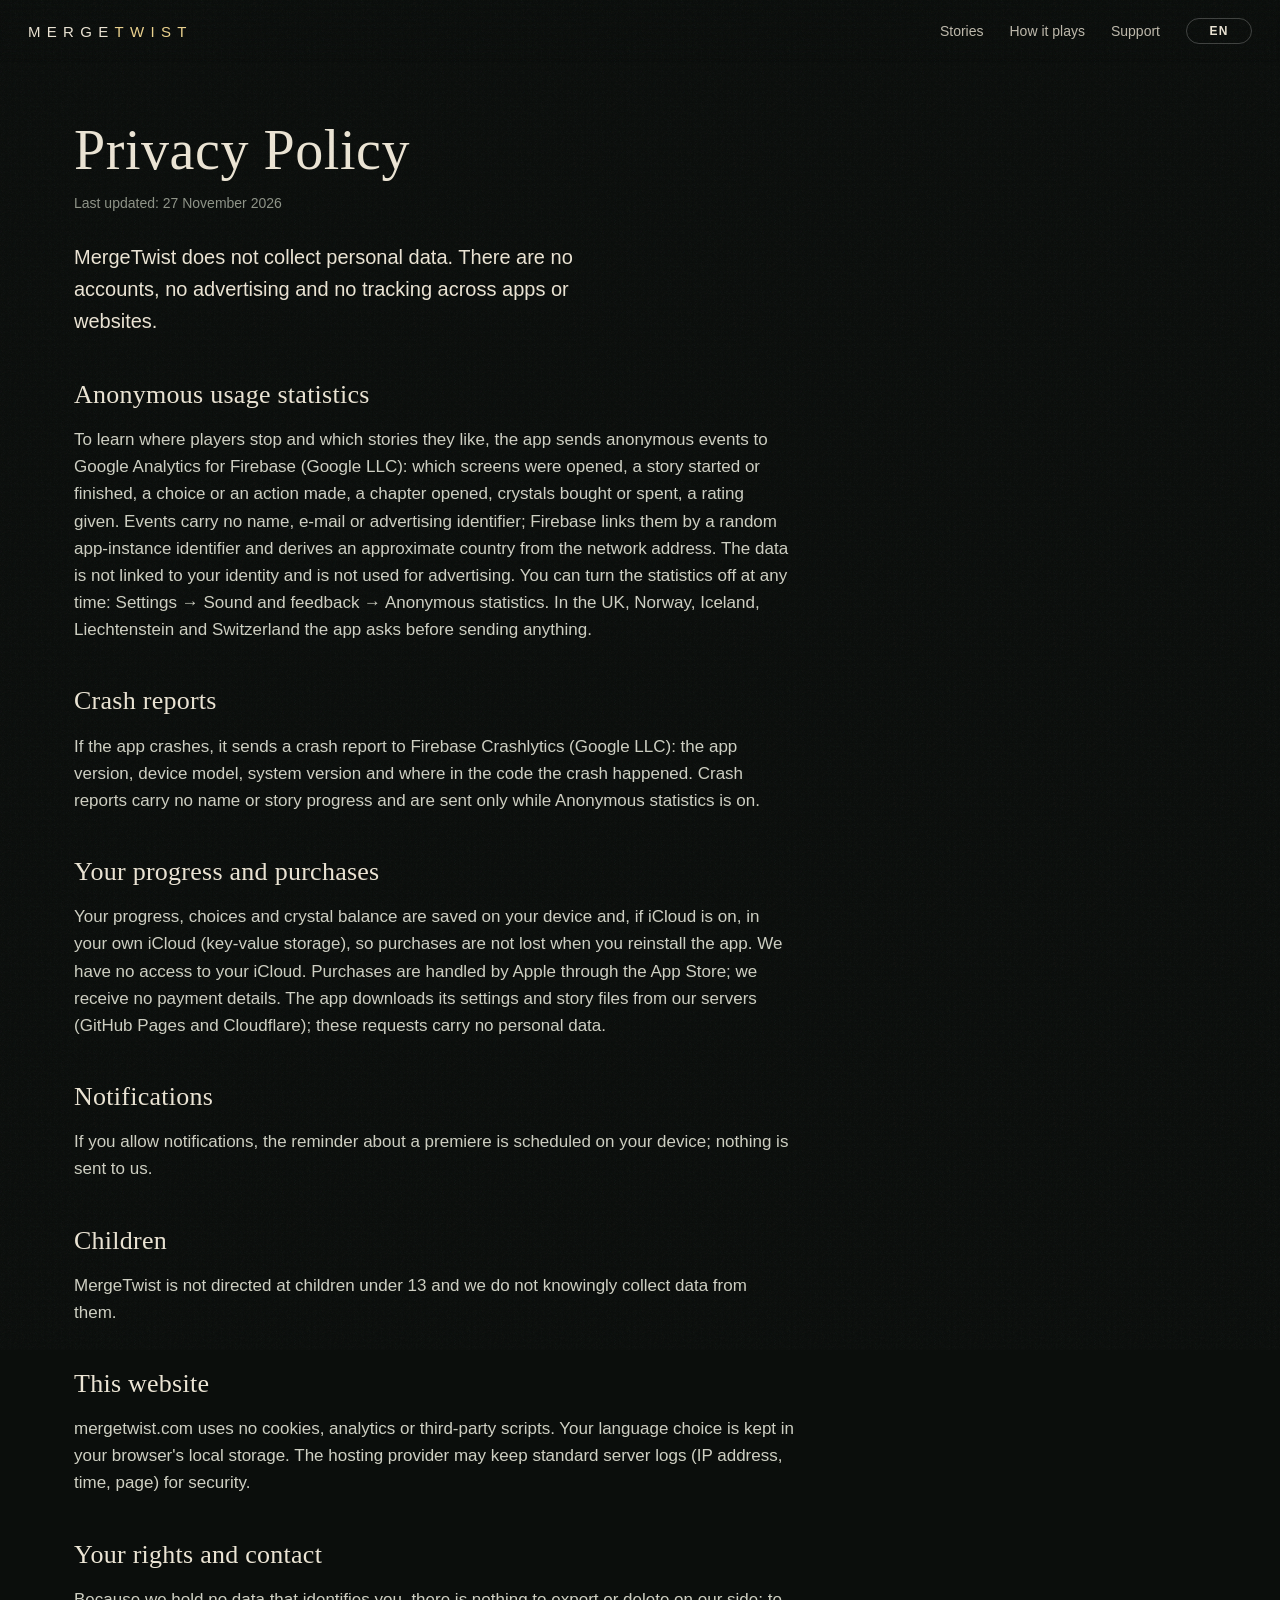
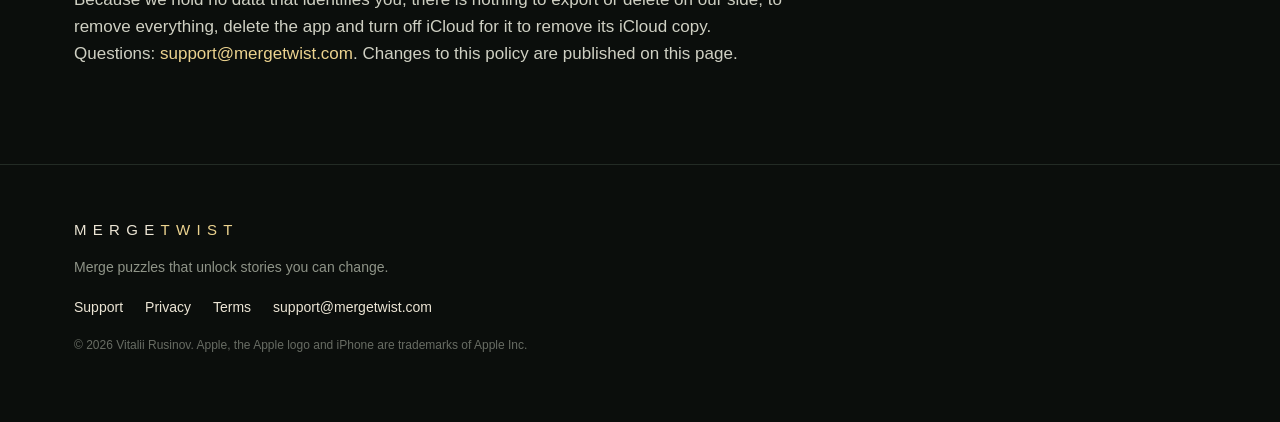
==== commit f07b7347: "Сайт на четырёх языках: английский, японский, корейский, русский" ====
--- a/privacy.html
+++ b/privacy.html
@@ -4,11 +4,11 @@
 <meta property="og:title" content="MergeTwist — Privacy Policy"><meta property="og:description" content="MergeTwist privacy policy: no accounts, no ads, no tracking; anonymous statistics you can turn off."><meta property="og:image" content="https://mergetwist.com/assets/og.jpg">
 <meta name="twitter:card" content="summary_large_image"><link rel="icon" href="assets/favicon.png"><link rel="apple-touch-icon" href="assets/icon.png">
 <link rel="stylesheet" href="site.css">
-<script>try{var l=localStorage.getItem('lang')||(navigator.language||'').slice(0,2);if(l==='ru')document.documentElement.lang='ru'}catch(e){}</script>
+<script>try{var l=localStorage.getItem('lang')||(navigator.language||'').slice(0,2);if(['ru','ja','ko'].indexOf(l)>=0)document.documentElement.lang=l}catch(e){}</script>
 </head><body class="doc">
 <header class="top"><a class="logo" href="index.html" aria-label="MergeTwist">MERGE<b>TWIST</b></a>
-<nav><a href="index.html#stories"><span class="en">Stories</span><span class="ru">Истории</span></a><a href="index.html#play"><span class="en">How it plays</span><span class="ru">Как играть</span></a><a href="support.html"><span class="en">Support</span><span class="ru">Поддержка</span></a>
-<button class="lang" type="button" aria-label="Language"><span class="en">RU</span><span class="ru">EN</span></button></nav></header>
+<nav><a href="index.html#stories"><span class="en">Stories</span><span class="ru">Истории</span><span class="ja">ストーリー</span><span class="ko">스토리</span></a><a href="index.html#play"><span class="en">How it plays</span><span class="ru">Как играть</span><span class="ja">遊び方</span><span class="ko">플레이 방법</span></a><a href="support.html"><span class="en">Support</span><span class="ru">Поддержка</span><span class="ja">サポート</span><span class="ko">지원</span></a>
+<select class="lang" aria-label="Language"><option value="en">EN</option><option value="ja">日本語</option><option value="ko">한국어</option><option value="ru">RU</option></select></nav></header>
 <main class="wrap docs"><article class="en">
 <h1>Privacy Policy</h1><p class="date">Last updated: 27 November 2026</p>
 <p class="lead">MergeTwist does not collect personal data. There are no accounts, no advertising and no tracking across apps or websites.</p>
@@ -27,7 +27,25 @@
 <h2>Уведомления</h2><p>Если вы разрешите уведомления, напоминание о премьере ставится на самом устройстве; нам ничего не отправляется.</p>
 <h2>Дети</h2><p>MergeTwist не предназначен для детей младше 13 лет, и мы сознательно не собираем их данные.</p>
 <h2>Этот сайт</h2><p>mergetwist.com не использует cookie, аналитику и сторонние скрипты. Выбранный язык хранится в локальном хранилище браузера. Хостинг может вести обычные журналы сервера (IP-адрес, время, страница) для безопасности.</p>
-<h2>Ваши права и связь</h2><p>Мы не храним данных, по которым вас можно узнать, поэтому выгружать или удалять на нашей стороне нечего; чтобы удалить всё, удалите приложение и выключите для него iCloud — это удалит и копию в iCloud. Вопросы: <a href="mailto:support@mergetwist.com">support@mergetwist.com</a>. Изменения политики публикуются на этой странице.</p></article></main><footer class="foot"><div class="wrap"><a class="logo" href="index.html">MERGE<b>TWIST</b></a>
-<p><span class="en">Merge puzzles that unlock stories you can change.</span><span class="ru">Merge-головоломки, которые открывают истории, — а финал меняешь ты.</span></p><nav><a href="support.html"><span class="en">Support</span><span class="ru">Поддержка</span></a><a href="privacy.html"><span class="en">Privacy</span><span class="ru">Конфиденциальность</span></a><a href="terms.html"><span class="en">Terms</span><span class="ru">Условия</span></a><a href="mailto:support@mergetwist.com">support@mergetwist.com</a></nav>
-<p class="fine">© 2026 Vitalii Rusinov. <span class="en">Apple, the Apple logo and iPhone are trademarks of Apple Inc.</span><span class="ru">Apple, логотип Apple и iPhone — товарные знаки Apple Inc.</span></p></div></footer>
+<h2>Ваши права и связь</h2><p>Мы не храним данных, по которым вас можно узнать, поэтому выгружать или удалять на нашей стороне нечего; чтобы удалить всё, удалите приложение и выключите для него iCloud — это удалит и копию в iCloud. Вопросы: <a href="mailto:support@mergetwist.com">support@mergetwist.com</a>. Изменения политики публикуются на этой странице.</p></article><article class="ja">
+<h1>プライバシーポリシー</h1><p class="date">最終更新日：2026年11月27日</p>
+<p class="lead">MergeTwistは個人データを収集しません。アカウント、広告、アプリやウェブサイトをまたぐトラッキングはありません。</p>
+<h2>匿名の利用統計</h2><p>プレイヤーがどこで止まるか、どの物語が好まれるかを知るため、アプリは匿名のイベントをGoogle Analytics for Firebase（Google LLC）に送ります。開いた画面、物語の開始や終了、選択や操作、ひらいた章、クリスタルの購入や使用、つけた評価などです。イベントに名前、メールアドレス、広告IDは含まれません。Firebaseはランダムなアプリインスタンスの識別子でイベントを結びつけ、ネットワークアドレスからおおよその国を推定します。データはあなた個人と結びつけられず、広告には使われません。統計はいつでもゲームの設定 → 匿名の統計でオフにできます。英国、ノルウェー、アイスランド、リヒテンシュタイン、スイスでは、送信の前にアプリが確認します。</p>
+<h2>クラッシュレポート</h2><p>アプリがクラッシュすると、Firebase Crashlytics（Google LLC）にクラッシュレポートを送ります。内容はアプリのバージョン、端末の機種、システムのバージョン、クラッシュしたコードの場所です。名前や物語の進行状況は含まれず、匿名の統計がオンのときだけ送られます。</p>
+<h2>進行状況と購入</h2><p>進行状況、選択、クリスタルの残高は端末に、iCloudがオンならあなたのiCloud（キー値ストレージ）にも保存されるので、再インストールしても購入は失われません。私たちはあなたのiCloudにアクセスできません。購入はApp Storeを通じてAppleが処理し、私たちが支払い情報を受け取ることはありません。アプリは設定と物語のファイルを私たちのサーバー（GitHub PagesとCloudflare）からダウンロードしますが、これらのリクエストに個人データは含まれません。</p>
+<h2>通知</h2><p>通知を許可すると、公開日のリマインダーは端末上で予約されます。私たちには何も送られません。</p>
+<h2>子ども</h2><p>MergeTwistは13歳未満の子どもを対象としておらず、子どものデータを意図的に収集することはありません。</p>
+<h2>このウェブサイト</h2><p>mergetwist.comはCookie、アナリティクス、第三者のスクリプトを使いません。選んだ言語はブラウザのローカルストレージに保存されます。ホスティング事業者はセキュリティのため、一般的なサーバーログ（IPアドレス、時刻、ページ）を保持することがあります。</p>
+<h2>あなたの権利とお問い合わせ</h2><p>あなたを特定できるデータを保持していないため、私たちの側で書き出したり削除したりするものはありません。すべてを削除するには、アプリを削除し、iCloudのコピーも消すためにアプリのiCloudをオフにしてください。お問い合わせ：<a href="mailto:support@mergetwist.com">support@mergetwist.com</a>。このポリシーの変更はこのページで公開します。</p></article><article class="ko">
+<h1>개인정보 처리방침</h1><p class="date">최종 업데이트: 2026년 11월 27일</p>
+<p class="lead">MergeTwist는 개인정보를 수집하지 않아요. 계정, 광고, 앱과 웹사이트를 넘나드는 추적이 없어요.</p>
+<h2>익명 이용 통계</h2><p>플레이어가 어디서 멈추는지, 어떤 이야기를 좋아하는지 알기 위해 앱은 익명 이벤트를 Google Analytics for Firebase(Google LLC)로 보내요. 연 화면, 이야기의 시작과 끝, 선택과 행동, 연 챕터, 크리스탈 구매와 사용, 남긴 평가 등이에요. 이벤트에는 이름, 이메일, 광고 식별자가 없어요. Firebase는 무작위 앱 인스턴스 식별자로 이벤트를 연결하고 네트워크 주소로 대략적인 국가를 추정해요. 데이터는 사용자 신원과 연결되지 않고 광고에 쓰이지 않아요. 통계는 언제든 게임 설정 → 익명 통계에서 끌 수 있어요. 영국, 노르웨이, 아이슬란드, 리히텐슈타인, 스위스에서는 보내기 전에 앱이 먼저 물어봐요.</p>
+<h2>충돌 보고서</h2><p>앱이 충돌하면 Firebase Crashlytics(Google LLC)로 충돌 보고서를 보내요. 앱 버전, 기기 모델, 시스템 버전, 충돌한 코드 위치가 담겨요. 이름이나 이야기 진행 상황은 없고, 익명 통계가 켜져 있을 때만 보내요.</p>
+<h2>진행 상황과 구매</h2><p>진행 상황, 선택, 크리스탈 잔액은 기기에, iCloud가 켜져 있으면 사용자의 iCloud(키-값 저장소)에도 저장되어 다시 설치해도 구매가 사라지지 않아요. 저희는 사용자의 iCloud에 접근할 수 없어요. 구매는 App Store를 통해 Apple이 처리하고, 저희는 결제 정보를 받지 않아요. 앱은 설정과 이야기 파일을 저희 서버(GitHub Pages와 Cloudflare)에서 내려받는데, 이 요청에는 개인정보가 없어요.</p>
+<h2>알림</h2><p>알림을 허용하면 공개일 알림은 기기에서 예약돼요. 저희에게는 아무것도 보내지 않아요.</p>
+<h2>어린이</h2><p>MergeTwist는 13세 미만 어린이를 대상으로 하지 않으며, 어린이의 데이터를 알면서 수집하지 않아요.</p>
+<h2>이 웹사이트</h2><p>mergetwist.com은 쿠키, 분석 도구, 제3자 스크립트를 쓰지 않아요. 고른 언어는 브라우저의 로컬 저장소에 보관돼요. 호스팅 업체는 보안을 위해 일반적인 서버 로그(IP 주소, 시간, 페이지)를 보관할 수 있어요.</p>
+<h2>사용자의 권리와 문의</h2><p>사용자를 식별할 수 있는 데이터를 갖고 있지 않으므로 저희 쪽에서 내보내거나 지울 것이 없어요. 모두 지우려면 앱을 삭제하고, iCloud 사본도 지우도록 앱의 iCloud를 끄세요. 문의: <a href="mailto:support@mergetwist.com">support@mergetwist.com</a>. 이 방침의 변경 사항은 이 페이지에 게시해요.</p></article></main><footer class="foot"><div class="wrap"><a class="logo" href="index.html">MERGE<b>TWIST</b></a>
+<p><span class="en">Merge puzzles that unlock stories you can change.</span><span class="ru">Merge-головоломки, которые открывают истории, — а финал меняешь ты.</span><span class="ja">マージパズルで、結末を変えられる物語をひらく。</span><span class="ko">머지 퍼즐로 결말을 바꿀 수 있는 이야기를 연다.</span></p><nav><a href="support.html"><span class="en">Support</span><span class="ru">Поддержка</span><span class="ja">サポート</span><span class="ko">지원</span></a><a href="privacy.html"><span class="en">Privacy</span><span class="ru">Конфиденциальность</span><span class="ja">プライバシー</span><span class="ko">개인정보</span></a><a href="terms.html"><span class="en">Terms</span><span class="ru">Условия</span><span class="ja">利用規約</span><span class="ko">이용약관</span></a><a href="mailto:support@mergetwist.com">support@mergetwist.com</a></nav>
+<p class="fine">© 2026 Vitalii Rusinov. <span class="en">Apple, the Apple logo and iPhone are trademarks of Apple Inc.</span><span class="ru">Apple, логотип Apple и iPhone — товарные знаки Apple Inc.</span><span class="ja">Apple、Appleロゴ、iPhoneはApple Inc.の商標です。</span><span class="ko">Apple, Apple 로고 및 iPhone은 Apple Inc.의 상표입니다.</span></p></div></footer>
 <script src="site.js"></script></body></html>
--- a/site.css
+++ b/site.css
@@ -5,7 +5,9 @@
 body{margin:0;background:var(--bg);color:var(--ink);font:17px/1.6 var(--sans);-webkit-font-smoothing:antialiased;overflow-x:hidden}
 body::after{content:"";position:fixed;inset:-50%;pointer-events:none;z-index:50;opacity:.06;background-image:url("data:image/svg+xml,%3Csvg xmlns='http://www.w3.org/2000/svg' width='160' height='160'%3E%3Cfilter id='n'%3E%3CfeTurbulence baseFrequency='.85' numOctaves='3' stitchTiles='stitch'/%3E%3C/filter%3E%3Crect width='100%25' height='100%25' filter='url(%23n)'/%3E%3C/svg%3E");animation:grain 1s steps(4) infinite}
 @keyframes grain{0%{transform:translate(0,0)}25%{transform:translate(-3%,2%)}50%{transform:translate(2%,-3%)}75%{transform:translate(-2%,-1%)}}
-html[lang=ru] .en,html:not([lang=ru]) .ru{display:none!important}
+html:not([lang=ru]) .ru,html:not([lang=ja]) .ja,html:not([lang=ko]) .ko,html:is([lang=ru],[lang=ja],[lang=ko]) .en{display:none!important}
+/* Японский и корейский: заголовки ровными строками, корейский переносится по словам, японский — без висящих «ー» и знаков. */
+html[lang=ja] :is(h1,h2,h3),html[lang=ko] :is(h1,h2,h3){text-wrap:balance}html[lang=ko]{word-break:keep-all}html[lang=ja]{line-break:strict}
 a{color:var(--gold-l);text-decoration:none}a:hover{text-decoration:underline}
 h1,h2,h3{font-family:var(--serif);font-weight:400;letter-spacing:.01em;line-height:1.08;margin:0}
 .wrap{max-width:1180px;margin:0 auto;padding:0 24px}
@@ -16,7 +18,8 @@
 .top{position:fixed;top:0;left:0;right:0;z-index:20;display:flex;align-items:center;justify-content:space-between;padding:18px 28px;padding-top:max(18px,env(safe-area-inset-top));
 background:linear-gradient(#0b0e0cd9,#0b0e0c00);backdrop-filter:blur(2px)}
 .top nav{display:flex;gap:26px;align-items:center}.top nav a{color:var(--ink);font-size:14px;opacity:.8}.top nav a:hover{opacity:1;text-decoration:none}
-.lang{background:none;border:1px solid #ffffff38;color:var(--ink);border-radius:20px;padding:5px 12px;font:600 12px var(--sans);letter-spacing:.1em;cursor:pointer}
+.lang{appearance:none;-webkit-appearance:none;background:none;border:1px solid #ffffff38;color:var(--ink);border-radius:20px;padding:5px 12px;font:600 12px var(--sans);letter-spacing:.1em;cursor:pointer;text-align:center}
+.lang option{background:#0b0e0c;color:var(--ink)}
 .lang:hover{border-color:var(--gold);color:var(--gold)}
 
 /* первый экран */
